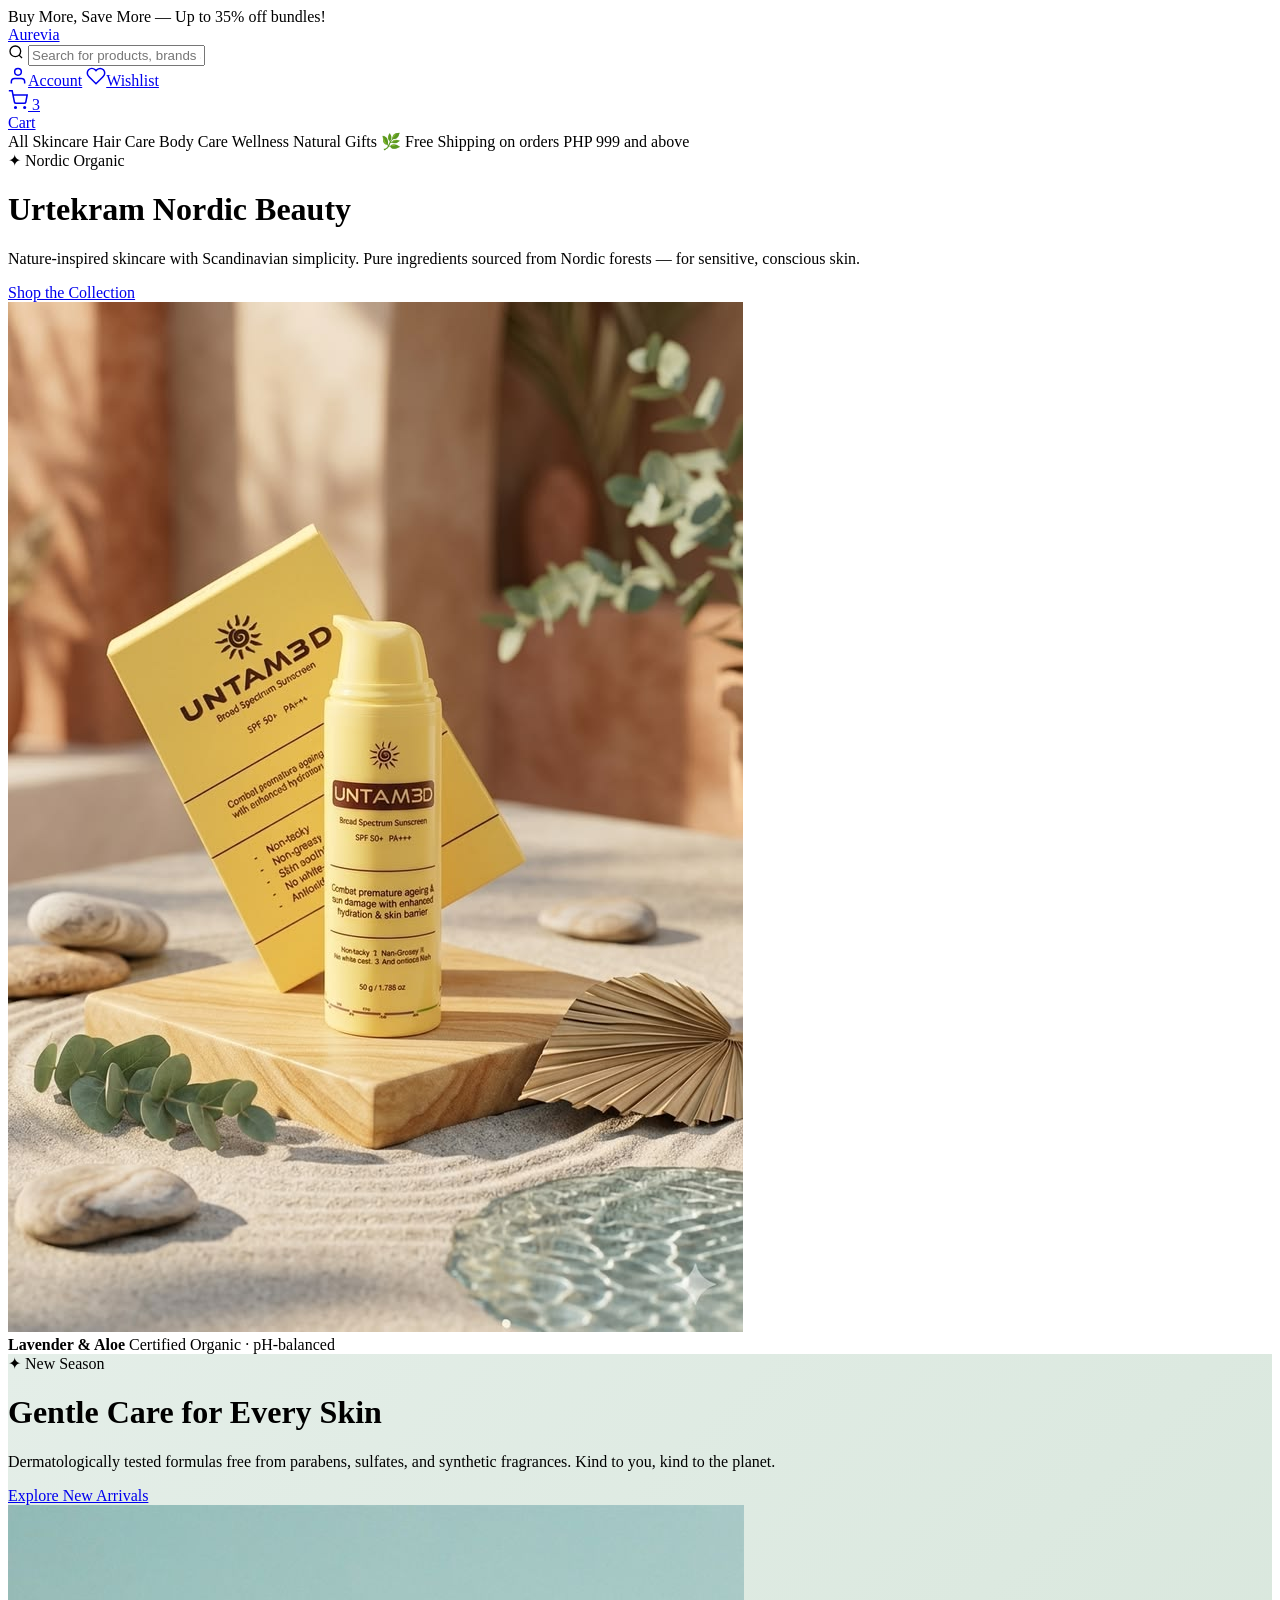
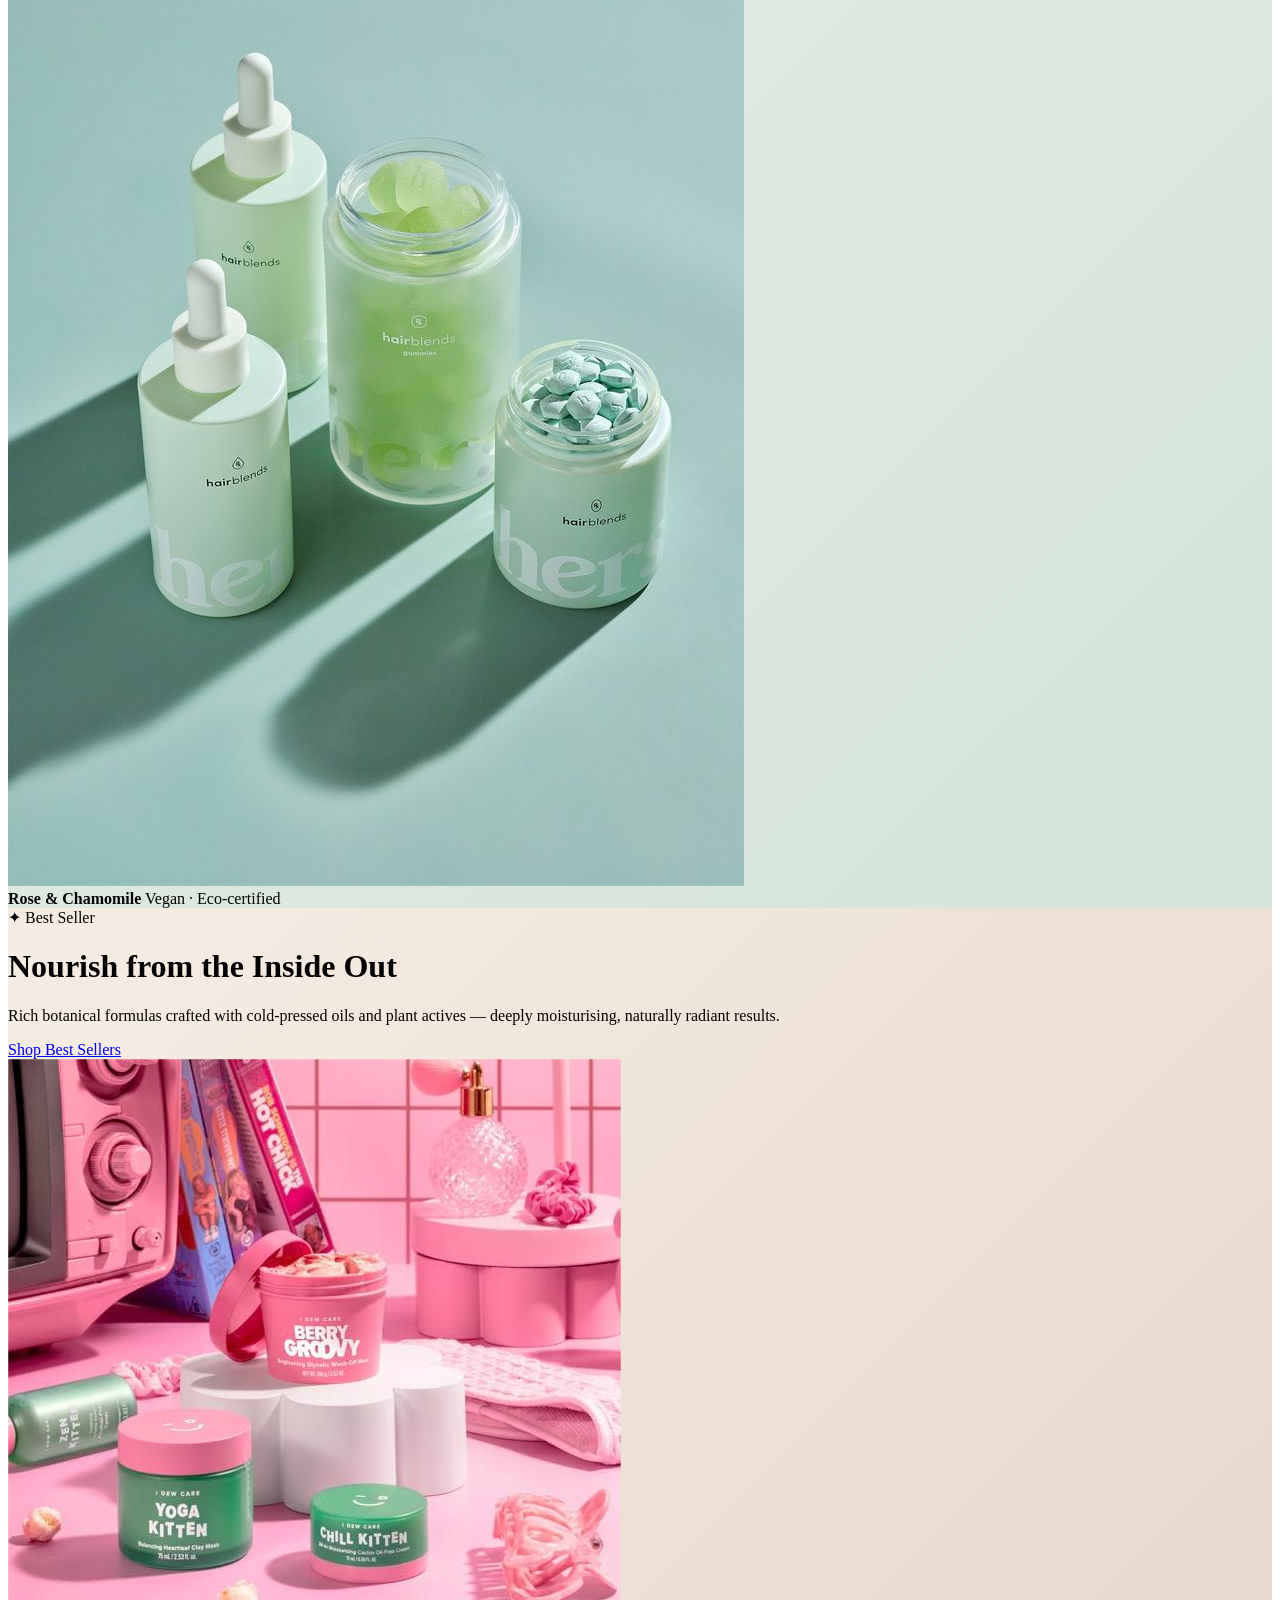
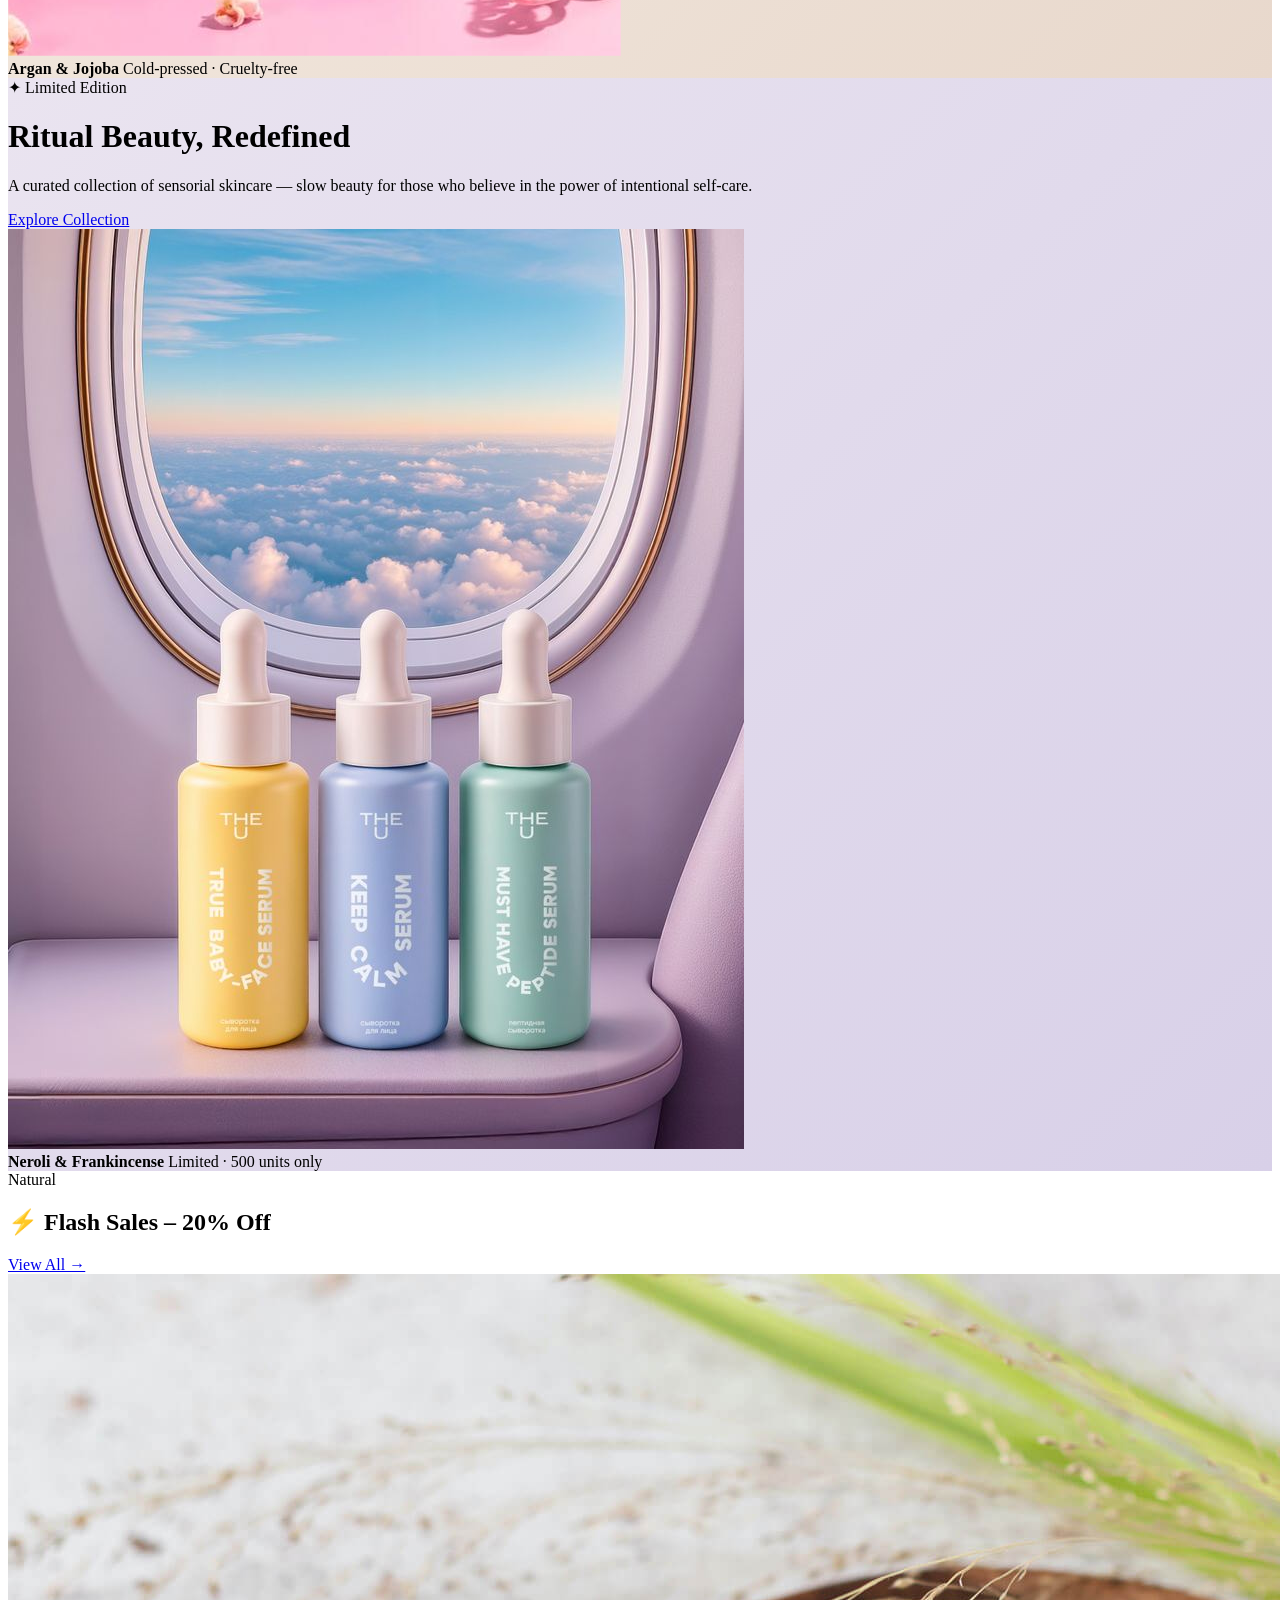
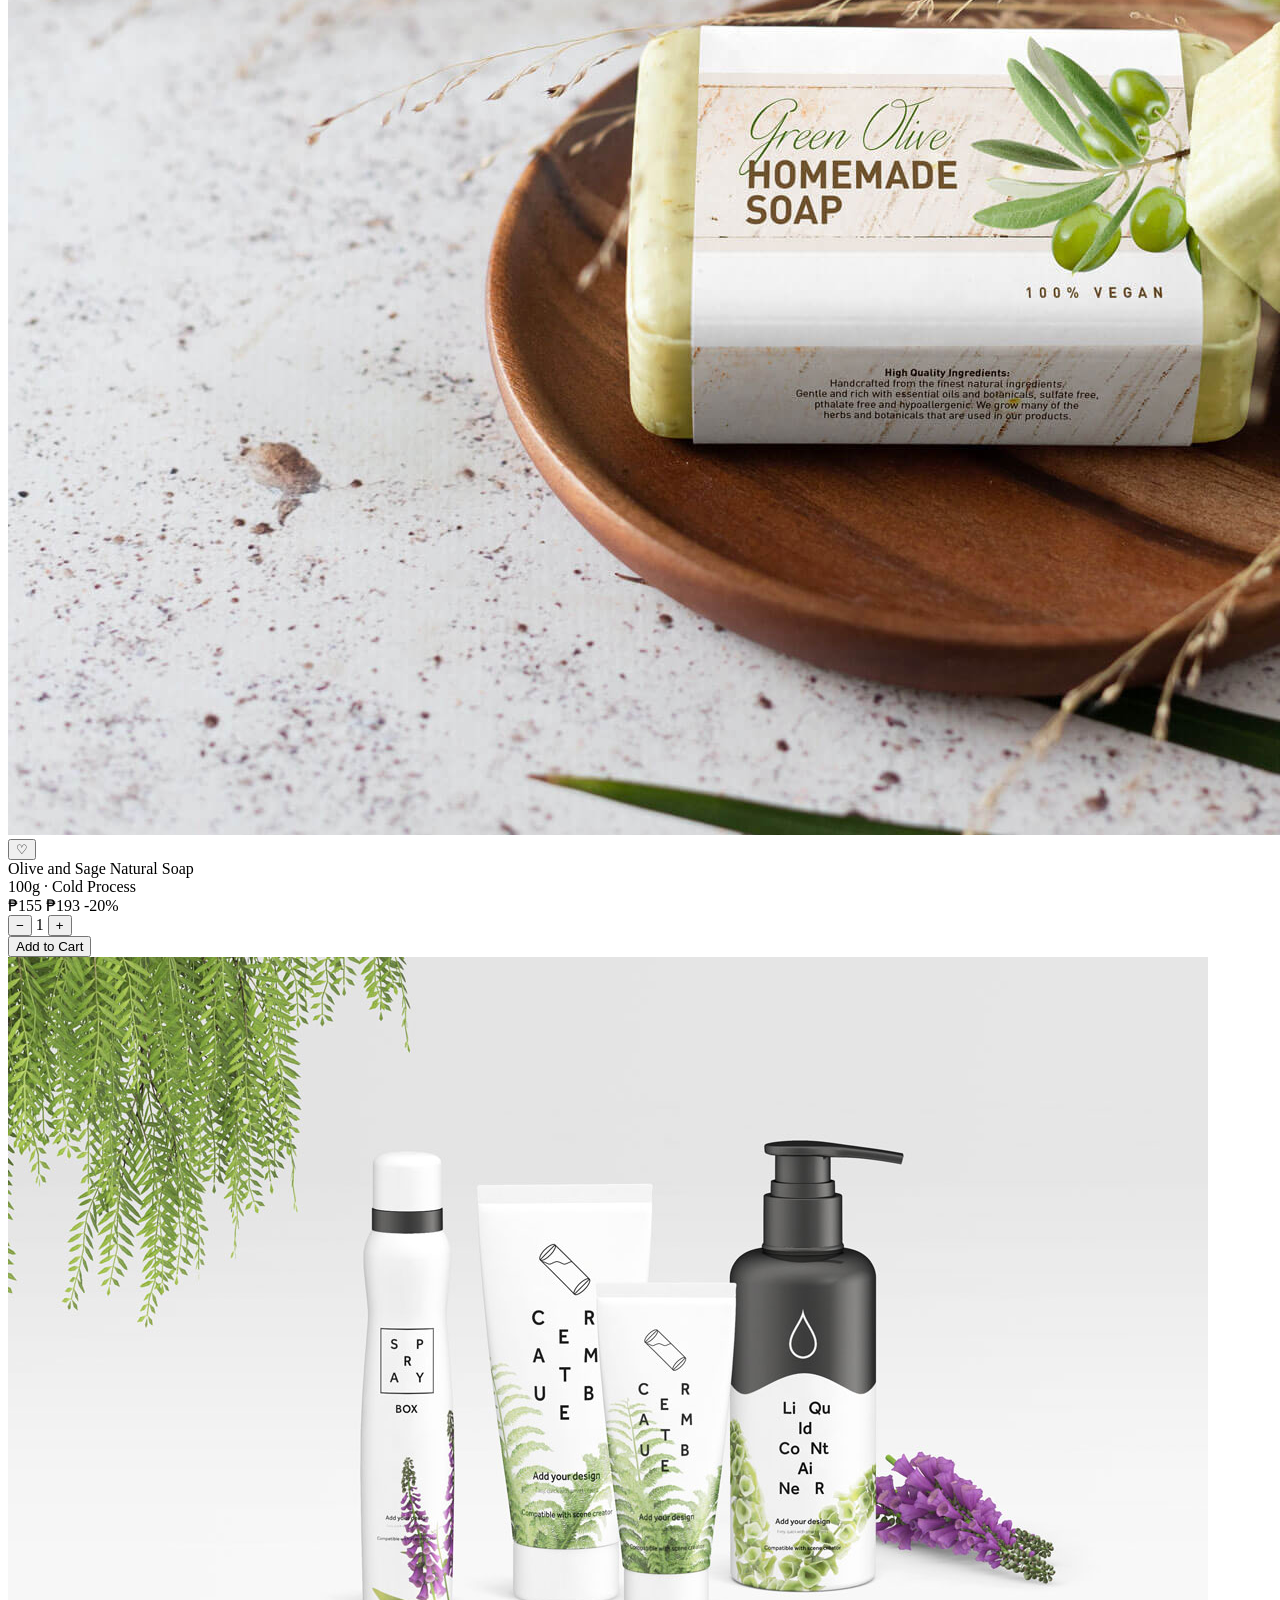
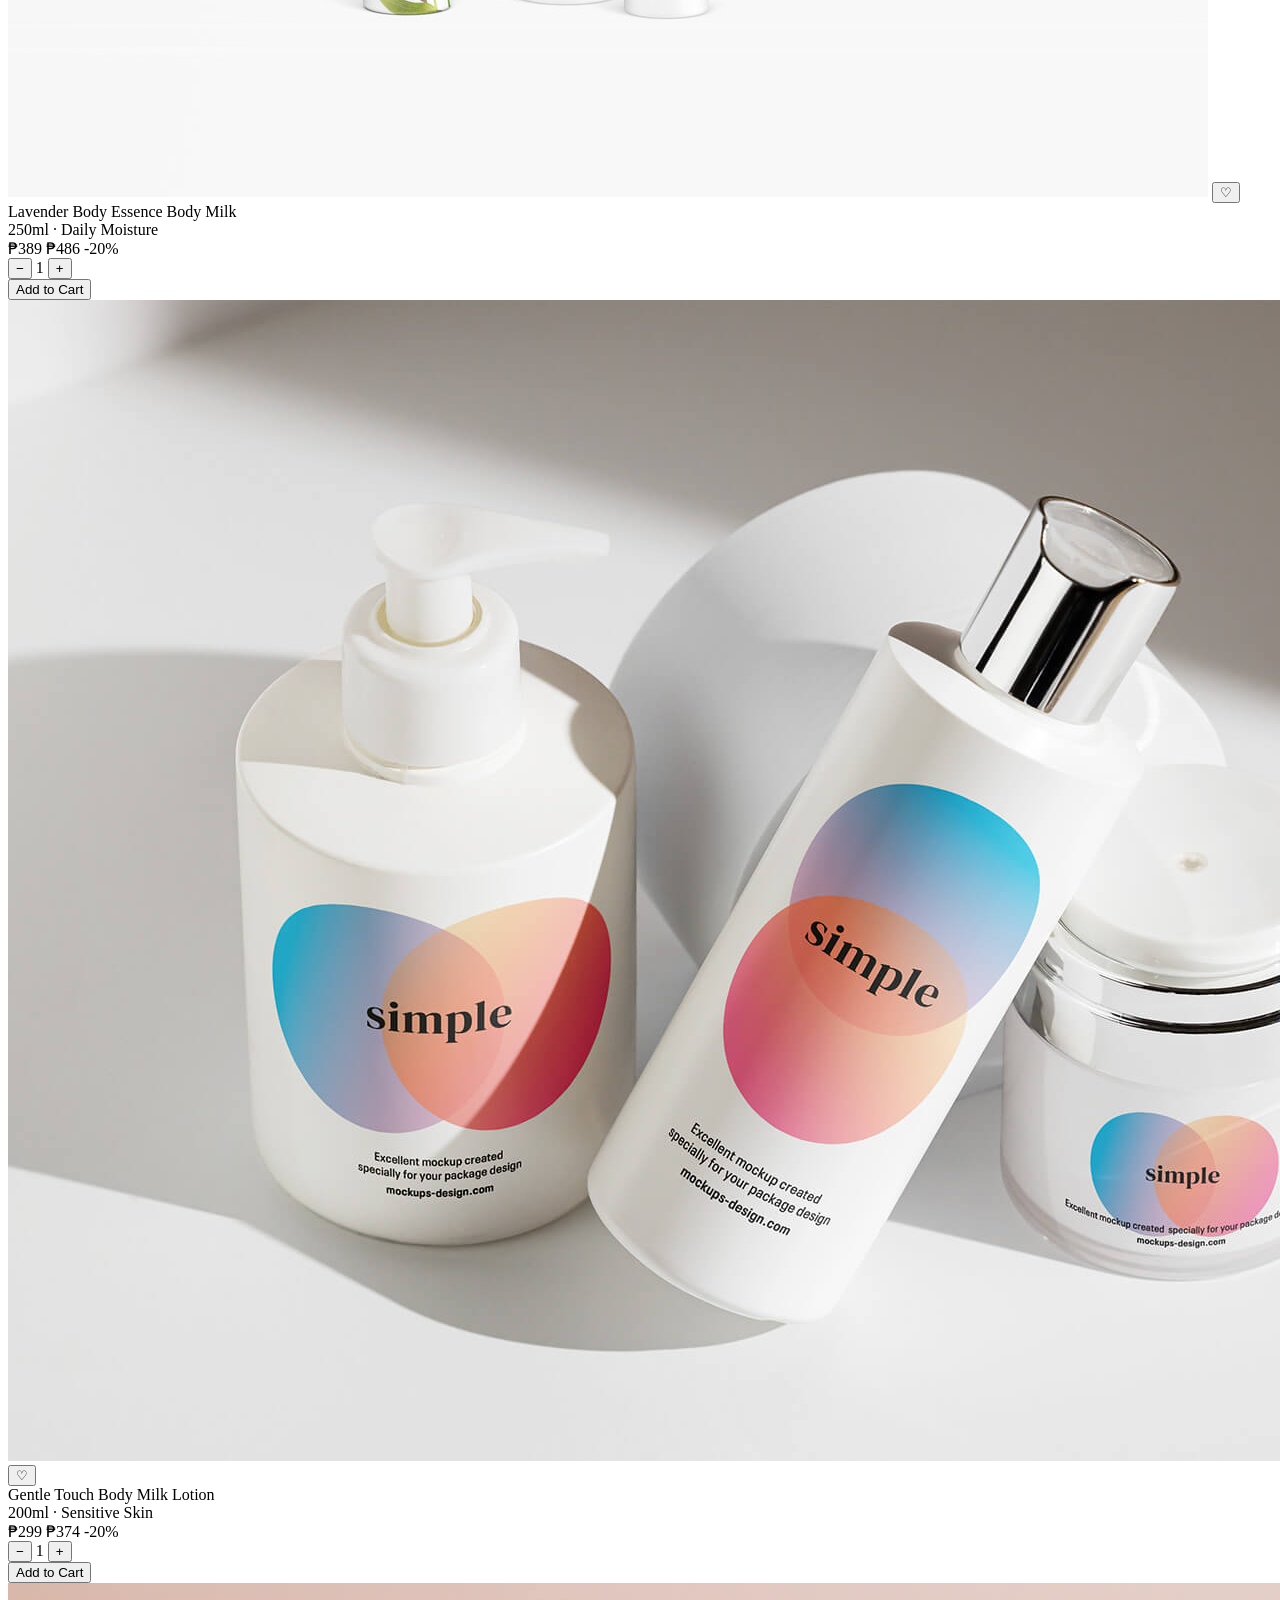
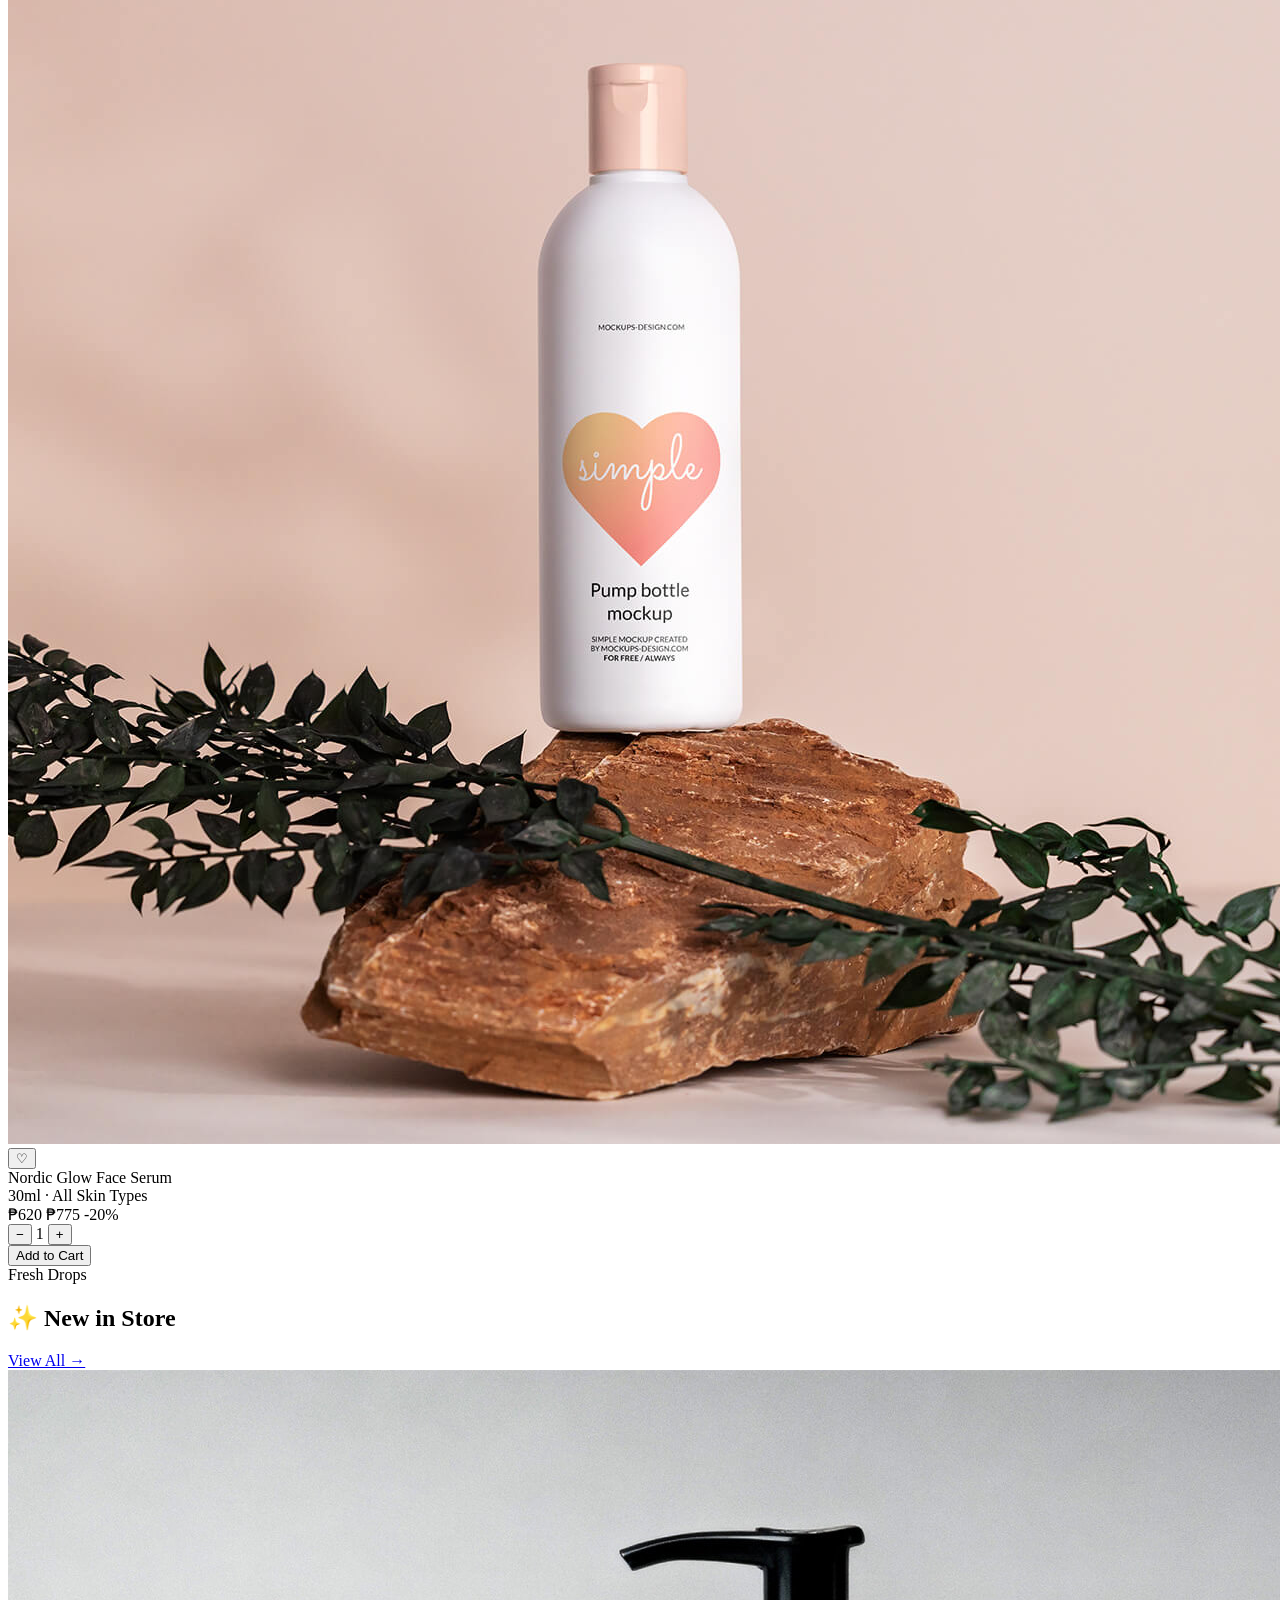
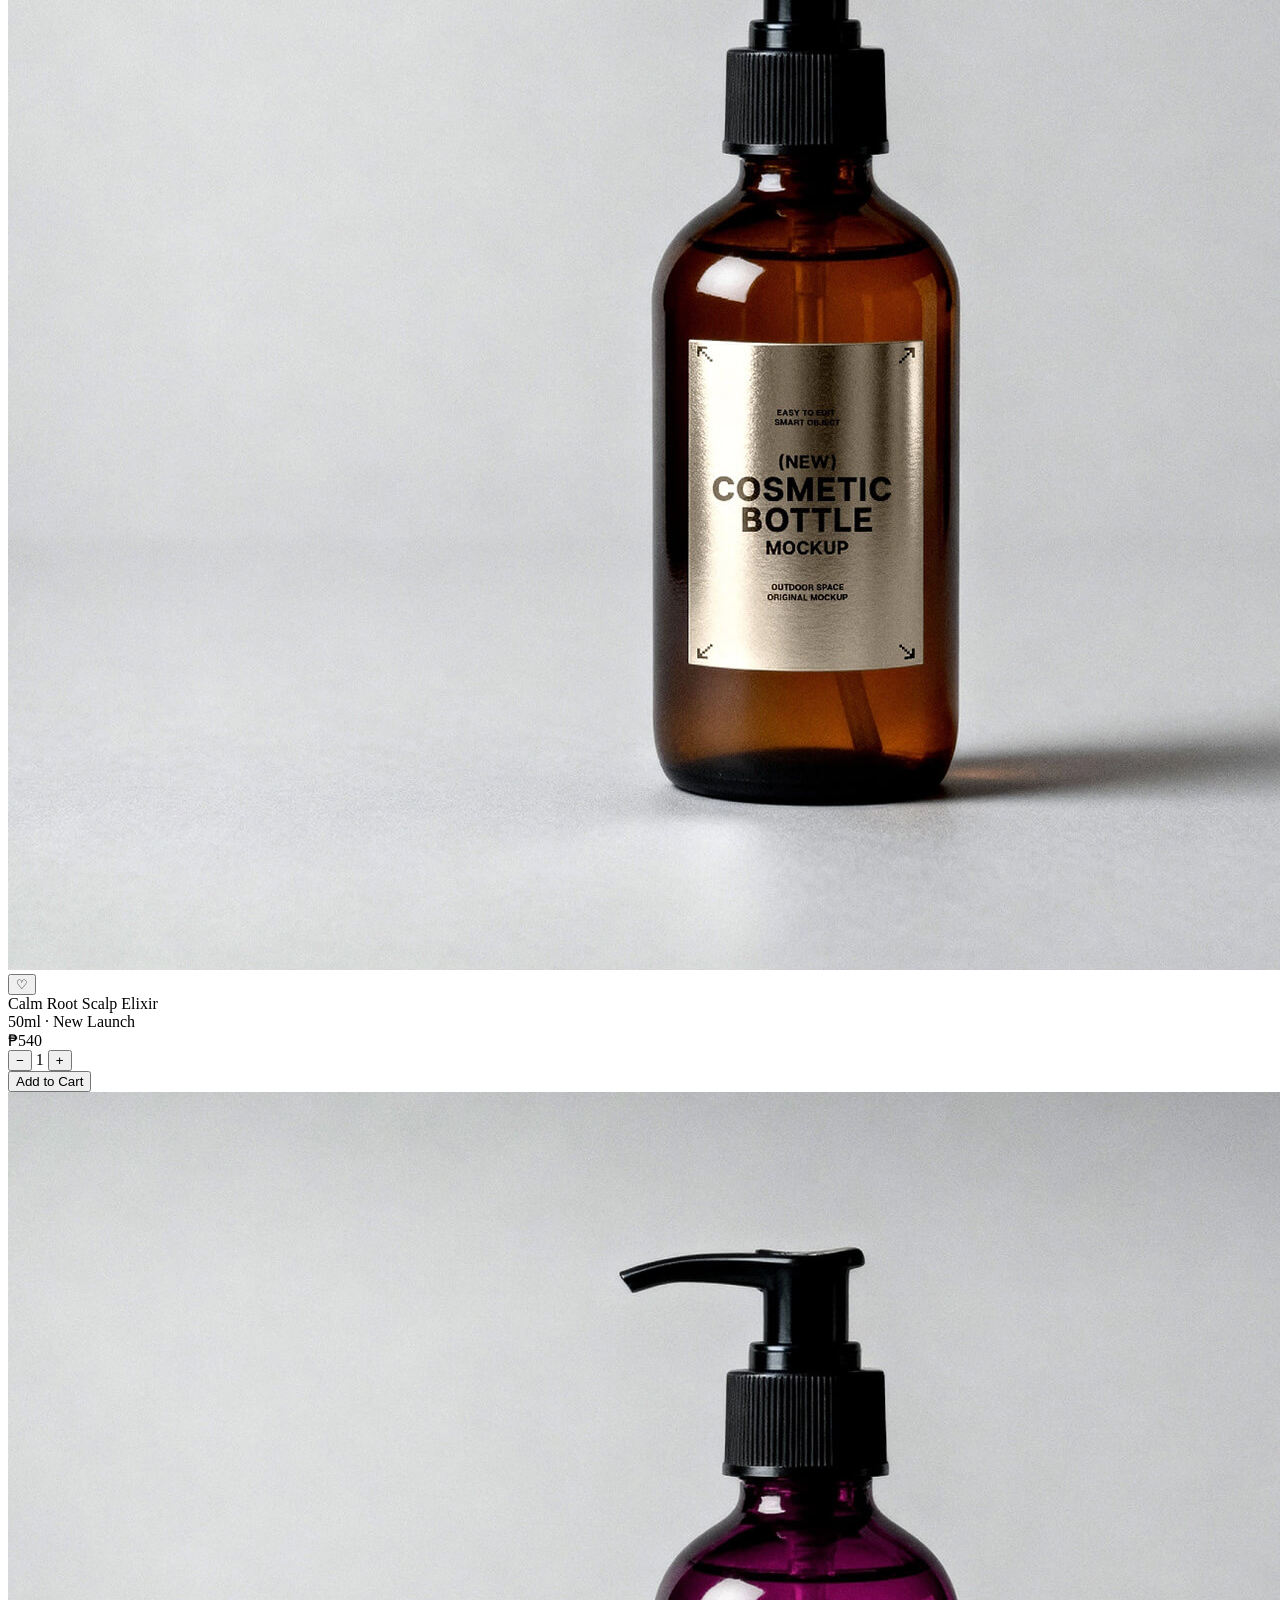
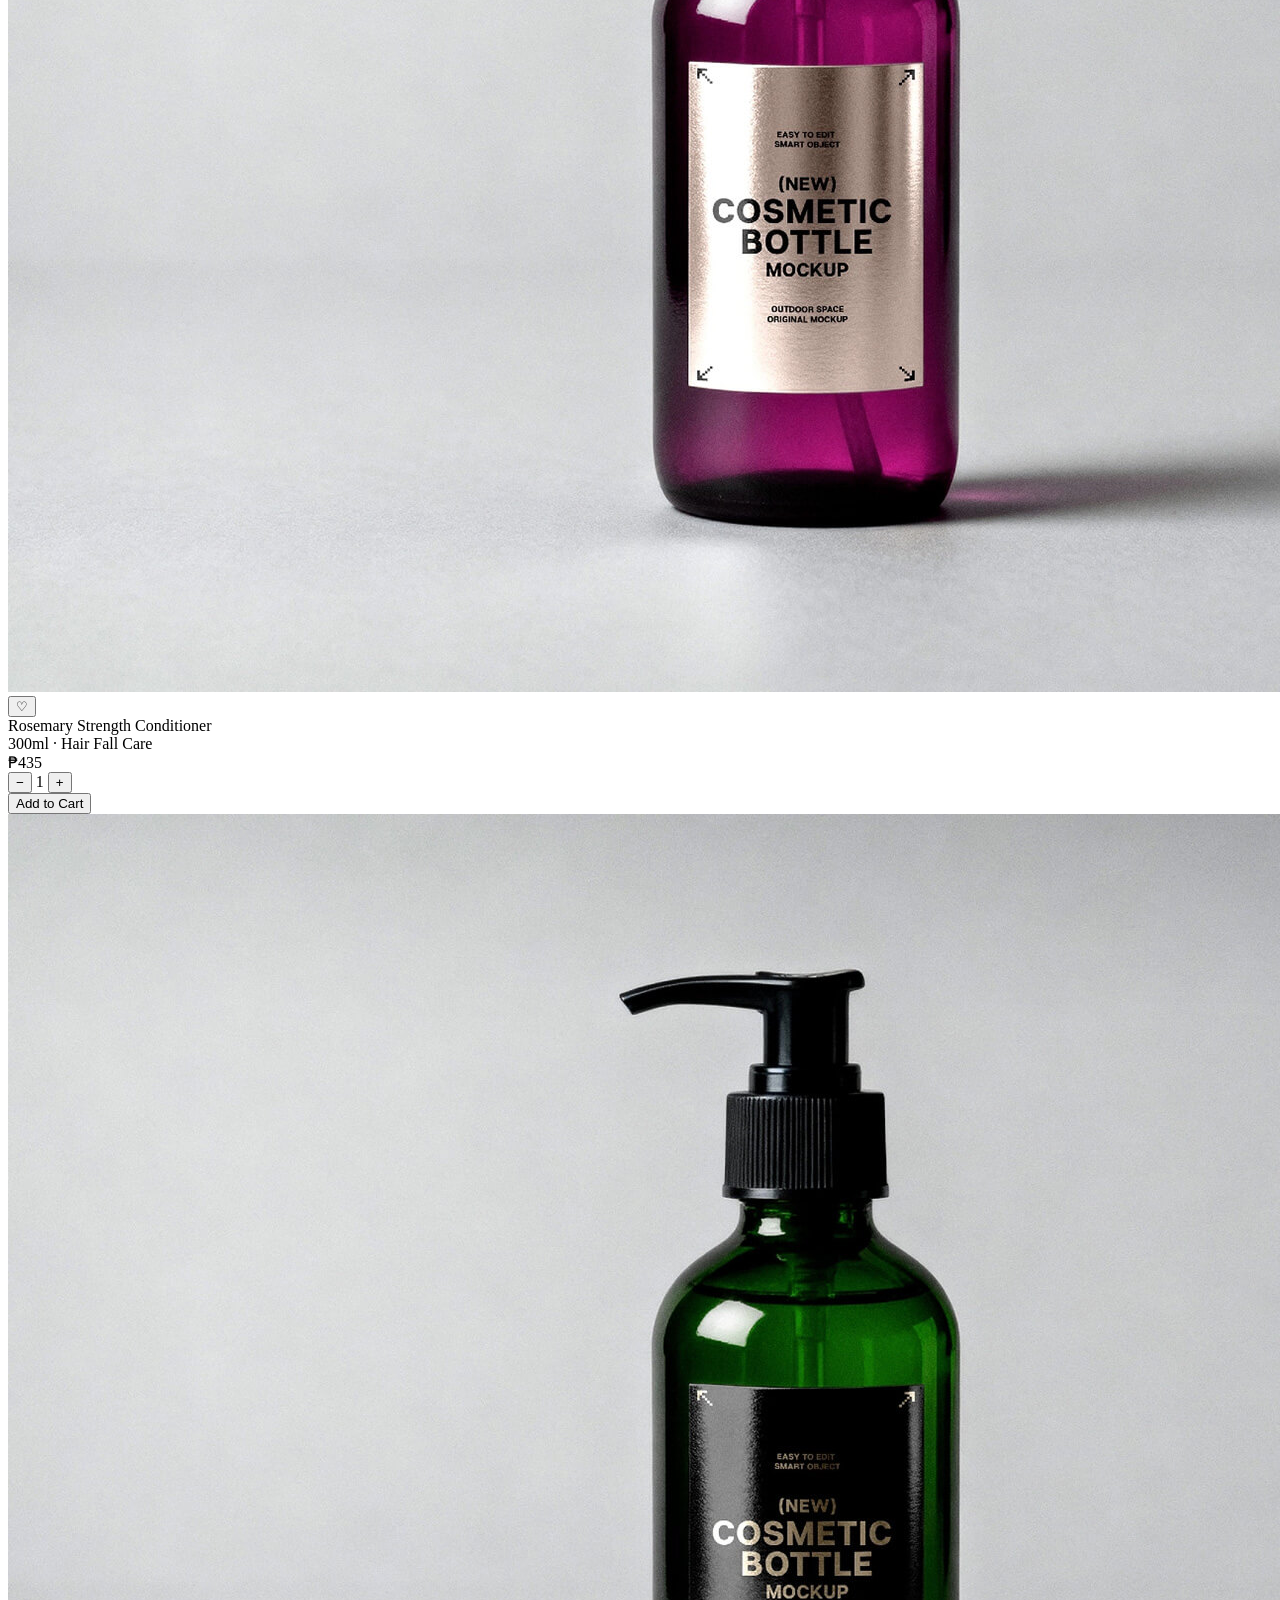
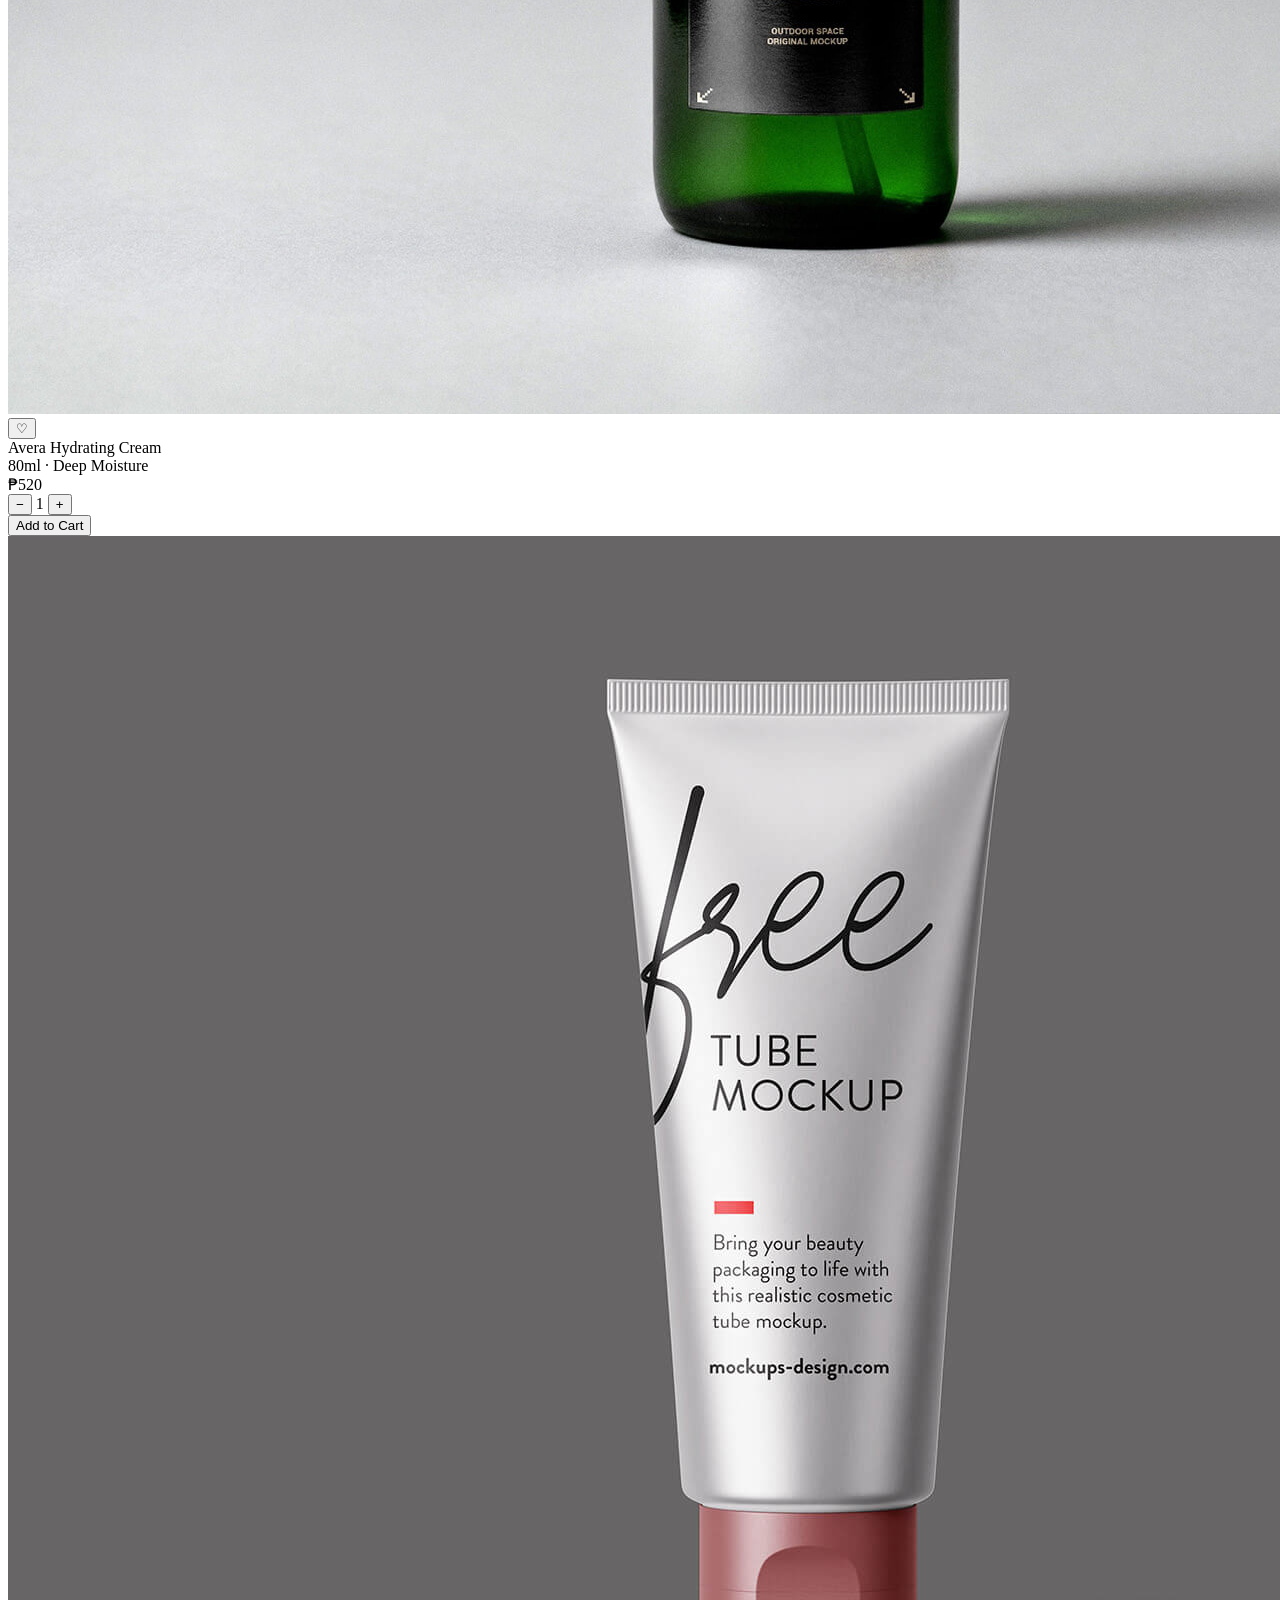
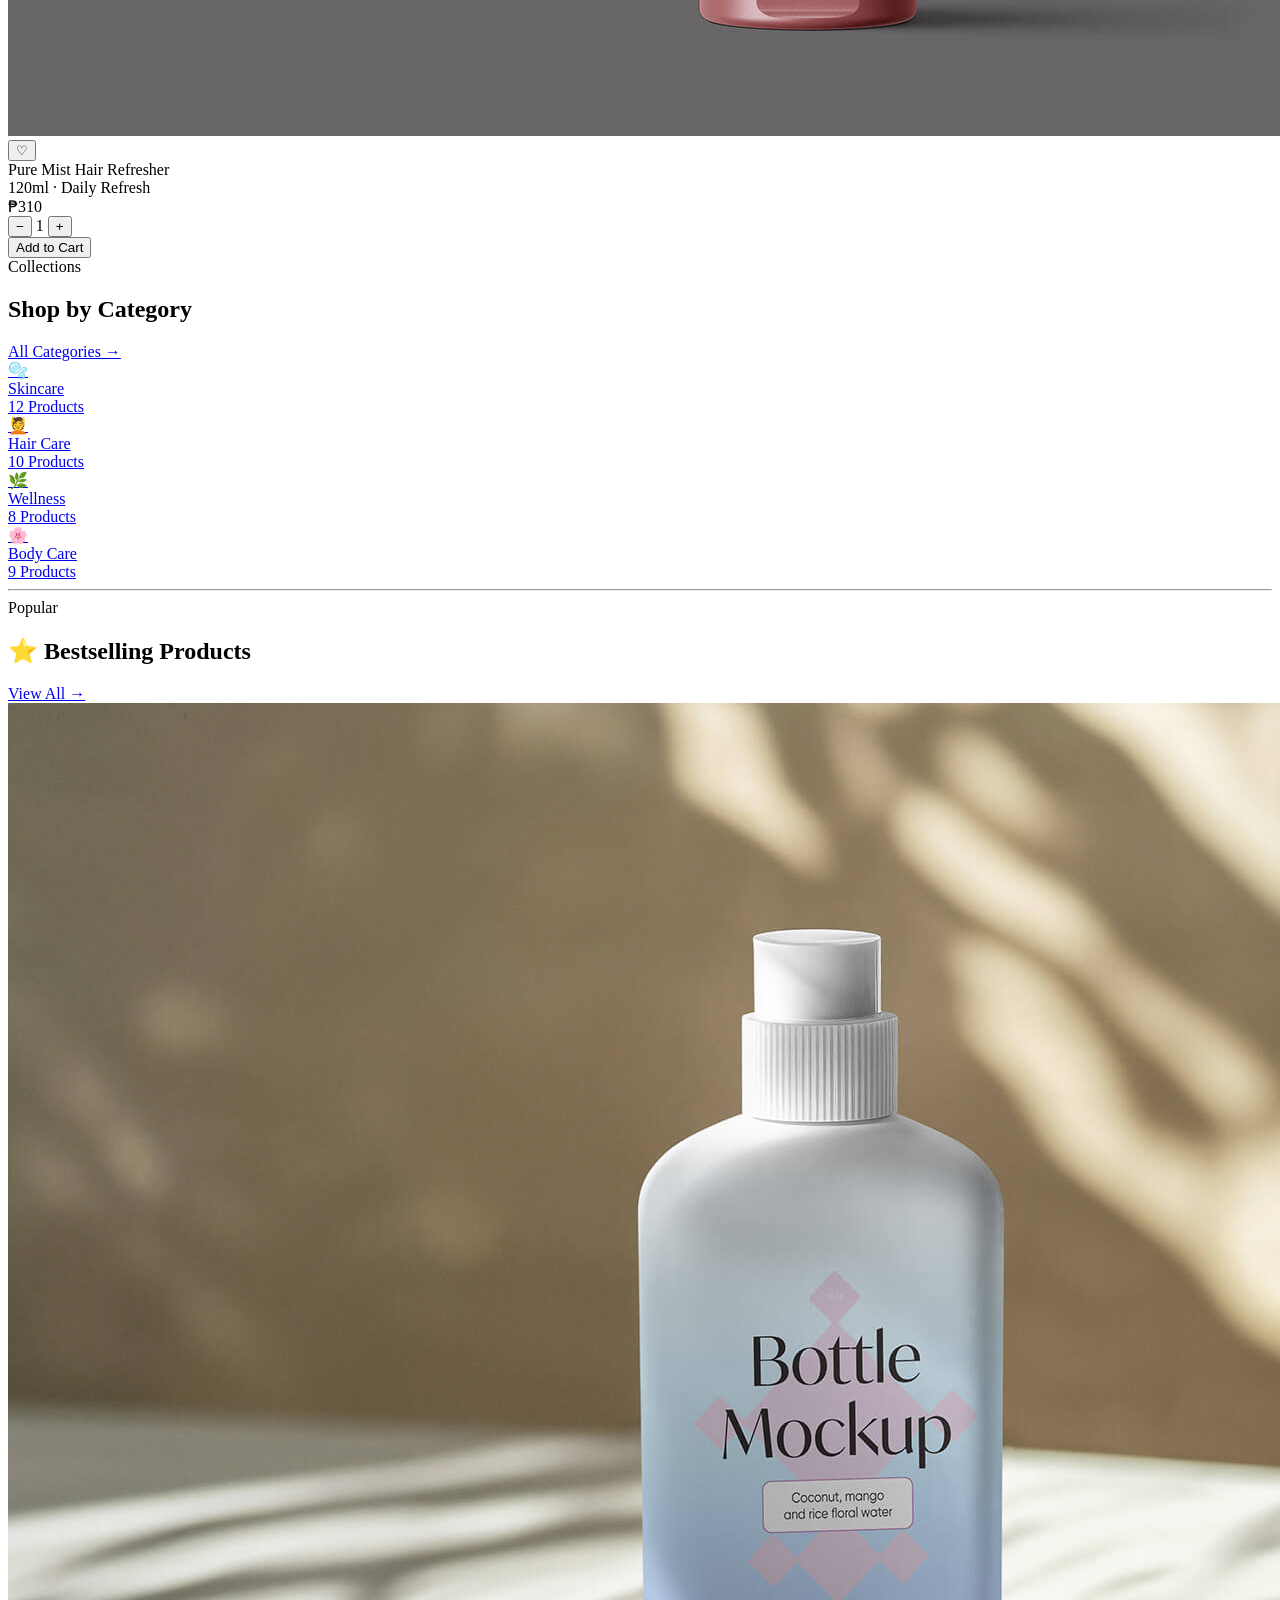
==== index.html @ 994ff6dc "Rename storefront-homepage.html to index.html" ====
<!DOCTYPE html>
<html lang="en">
<head>
<meta charset="UTF-8" />
<meta name="viewport" content="width=device-width, initial-scale=1.0" />
<title>Aurevia Health & Beauty</title>
<link href="https://fonts.googleapis.com/css2?family=Inclusive+Sans:ital,wght@0,300..700;1,300..700&display=swap" rel="stylesheet">
<link rel="stylesheet" href="styles.css" />
</head>
<body>

<div class="promo-bar">
  Buy More, Save More — <span>Up to 35% off bundles!</span>
</div>

<header>
  <div class="header-inner">
    <a href="storefront-homepage.html" class="logo">Aurevia</a>
    <div class="search-bar">
      <svg width="16" height="16" fill="none" viewBox="0 0 24 24" stroke="currentColor" stroke-width="2"><circle cx="11" cy="11" r="8"/><path d="m21 21-4.35-4.35"/></svg>
      <input type="text" placeholder="Search for products, brands and more…" />
    </div>
    <div class="header-icons">
      <a href="#" class="header-icon-btn" onclick="(function(){var u=JSON.parse(localStorage.getItem('aurevia_user')||'null');window.location.href=(u&&u.loggedIn)?'profile.html':'login.html';return false;})()"><svg width="20" height="20" fill="none" viewBox="0 0 24 24" stroke="currentColor" stroke-width="1.8"><path d="M20 21v-2a4 4 0 0 0-4-4H8a4 4 0 0 0-4 4v2"/><circle cx="12" cy="7" r="4"/></svg><span>Account</span></a>
      <a href="order-history.html" class="header-icon-btn"><svg width="20" height="20" fill="none" viewBox="0 0 24 24" stroke="currentColor" stroke-width="1.8"><path d="M20.84 4.61a5.5 5.5 0 0 0-7.78 0L12 5.67l-1.06-1.06a5.5 5.5 0 0 0-7.78 7.78l1.06 1.06L12 21.23l7.78-7.78 1.06-1.06a5.5 5.5 0 0 0 0-7.78z"/></svg><span>Wishlist</span></a>
      <a href="cart.html" class="header-icon-btn"><div class="cart-badge">
          <svg width="20" height="20" fill="none" viewBox="0 0 24 24" stroke="currentColor" stroke-width="1.8"><circle cx="9" cy="21" r="1"/><circle cx="20" cy="21" r="1"/><path d="M1 1h4l2.68 13.39a2 2 0 0 0 2 1.61h9.72a2 2 0 0 0 2-1.61L23 6H6"/></svg>
          <span class="badge">3</span>
        </div><span>Cart</span></a>
    </div>
  </div>
</header>

<div class="sub-nav">
  <div class="sub-nav-inner">
    <span class="active">All</span>
    <span>Skincare</span>
    <span>Hair Care</span>
    <span>Body Care</span>
    <span>Wellness</span>
    <span>Natural</span>
    <span>Gifts</span>
    <span class="free-ship">🌿 Free Shipping on orders PHP 999 and above</span>
  </div>
</div>

<div class="hero">
  <div class="hero-slide active" id="slide-0">
    <div class="hero-content">
      <span class="hero-tag">✦ Nordic Organic</span>
      <h1>Urtekram Nordic Beauty</h1>
      <p>Nature-inspired skincare with Scandinavian simplicity. Pure ingredients sourced from Nordic forests — for sensitive, conscious skin.</p>
      <a href="product-catalog.html" class="btn-primary">Shop the Collection</a>
    </div>
    <div class="hero-image">
      <img src="pictures/hero-img-1.jfif" alt="Hero product 1" />
      <div class="hero-floater">
        <strong>Lavender & Aloe</strong>
        Certified Organic · pH-balanced
      </div>
    </div>
  </div>

  <div class="hero-slide" id="slide-1" style="background: linear-gradient(135deg, #e4eee8 0%, #d4e4d8 100%);">
    <div class="hero-content">
      <span class="hero-tag" style="background: var(--dusty-rose);">✦ New Season</span>
      <h1>Gentle Care for Every Skin</h1>
      <p>Dermatologically tested formulas free from parabens, sulfates, and synthetic fragrances. Kind to you, kind to the planet.</p>
      <a href="product-catalog.html" class="btn-primary" style="background: var(--sage);">Explore New Arrivals</a>
    </div>
    <div class="hero-image">
      <img src="pictures/hero-img-2.jfif" alt="Hero product 2" />
      <div class="hero-floater">
        <strong>Rose & Chamomile</strong>
        Vegan · Eco-certified
      </div>
    </div>
  </div>

  <div class="hero-slide" id="slide-2" style="background: linear-gradient(135deg, #f5ede4 0%, #e8d8cc 100%);">
    <div class="hero-content">
      <span class="hero-tag" style="background: var(--warm-brown);">✦ Best Seller</span>
      <h1>Nourish from the Inside Out</h1>
      <p>Rich botanical formulas crafted with cold-pressed oils and plant actives — deeply moisturising, naturally radiant results.</p>
      <a href="product.html?id=pr9" class="btn-primary">Shop Best Sellers</a>
    </div>
    <div class="hero-image">
      <img src="pictures/hero-img-3.png" alt="Hero product 3" />
      <div class="hero-floater">
        <strong>Argan & Jojoba</strong>
        Cold-pressed · Cruelty-free
      </div>
    </div>
  </div>

  <div class="hero-slide" id="slide-3" style="background: linear-gradient(135deg, #eae4f0 0%, #d8d0e8 100%);">
    <div class="hero-content">
      <span class="hero-tag" style="background: var(--gold);">✦ Limited Edition</span>
      <h1>Ritual Beauty, Redefined</h1>
      <p>A curated collection of sensorial skincare — slow beauty for those who believe in the power of intentional self-care.</p>
      <a href="product-catalog.html" class="btn-primary" style="background: var(--gold);">Explore Collection</a>
    </div>
    <div class="hero-image">
      <img src="pictures/hero-img-4.jfif" alt="Hero product 4" />
      <div class="hero-floater">
        <strong>Neroli & Frankincense</strong>
        Limited · 500 units only
      </div>
    </div>
  </div>

  <div class="hero-dots">
    <div class="dot active" data-slide="0"></div>
    <div class="dot" data-slide="1"></div>
    <div class="dot" data-slide="2"></div>
    <div class="dot" data-slide="3"></div>
  </div>
</div>

<section>
  <div class="section-header">
    <div class="section-label">
      <span class="tag">Natural</span>
      <h2 class="section-title">⚡ Flash Sales – 20% Off</h2>
    </div>
    <a href="product-catalog.html" class="section-cta">View All →</a>
  </div>
  <div class="product-grid">
    <div class="product-card" data-id="pr1">
      <div class="product-img">
        <img src="pictures/pr1.jpg" alt="Olive and Sage Natural Soap" />
        <button class="wishlist-btn">♡</button>
      </div>
      <div class="product-info">
        <div class="product-name">Olive and Sage Natural Soap</div>
        <div class="product-sub">100g · Cold Process</div>
        <div class="product-price">
          <span class="price-current">₱155</span>
          <span class="price-original">₱193</span>
          <span class="badge-sale">-20%</span>
        </div>
        <div class="card-actions">
          <div class="qty-control">
            <button type="button" class="qty-btn qty-minus">−</button>
            <span class="qty-value">1</span>
            <button type="button" class="qty-btn qty-plus">+</button>
          </div>
          <button class="add-to-cart">Add to Cart</button>
        </div>
      </div>
    </div>

    <div class="product-card" data-id="pr2">
      <div class="product-img">
        <img src="pictures/pr2.jpg" alt="Lavender Body Milk" />
        <button class="wishlist-btn">♡</button>
      </div>
      <div class="product-info">
        <div class="product-name">Lavender Body Essence Body Milk</div>
        <div class="product-sub">250ml · Daily Moisture</div>
        <div class="product-price">
          <span class="price-current">₱389</span>
          <span class="price-original">₱486</span>
          <span class="badge-sale">-20%</span>
        </div>
        <div class="card-actions">
          <div class="qty-control">
            <button type="button" class="qty-btn qty-minus">−</button>
            <span class="qty-value">1</span>
            <button type="button" class="qty-btn qty-plus">+</button>
          </div>
          <button class="add-to-cart">Add to Cart</button>
        </div>
      </div>
    </div>

    <div class="product-card" data-id="pr3">
      <div class="product-img">
        <img src="pictures/pr3.jpg" alt="Gentle Touch Body Milk Lotion" />
        <button class="wishlist-btn">♡</button>
      </div>
      <div class="product-info">
        <div class="product-name">Gentle Touch Body Milk Lotion</div>
        <div class="product-sub">200ml · Sensitive Skin</div>
        <div class="product-price">
          <span class="price-current">₱299</span>
          <span class="price-original">₱374</span>
          <span class="badge-sale">-20%</span>
        </div>
        <div class="card-actions">
          <div class="qty-control">
            <button type="button" class="qty-btn qty-minus">−</button>
            <span class="qty-value">1</span>
            <button type="button" class="qty-btn qty-plus">+</button>
          </div>
          <button class="add-to-cart">Add to Cart</button>
        </div>
      </div>
    </div>

    <div class="product-card" data-id="pr4">
      <div class="product-img">
        <img src="pictures/pr4.jpg" alt="Nordic Glow Face Serum" />
        <button class="wishlist-btn">♡</button>
      </div>
      <div class="product-info">
        <div class="product-name">Nordic Glow Face Serum</div>
        <div class="product-sub">30ml · All Skin Types</div>
        <div class="product-price">
          <span class="price-current">₱620</span>
          <span class="price-original">₱775</span>
          <span class="badge-sale">-20%</span>
        </div>
        <div class="card-actions">
          <div class="qty-control">
            <button type="button" class="qty-btn qty-minus">−</button>
            <span class="qty-value">1</span>
            <button type="button" class="qty-btn qty-plus">+</button>
          </div>
          <button class="add-to-cart">Add to Cart</button>
        </div>
      </div>
    </div>
  </div>
</section>

<section>
  <div class="section-header">
    <div class="section-label">
      <span class="tag featured">Fresh Drops</span>
      <h2 class="section-title">✨ New in Store</h2>
    </div>
    <a href="product-catalog.html" class="section-cta">View All →</a>
  </div>
  <div class="product-grid">
    <div class="product-card" data-id="pr5">
      <div class="product-img">
        <img src="pictures/pr5.jpg" alt="Calm Root Scalp Elixir" />
        <button class="wishlist-btn">♡</button>
      </div>
      <div class="product-info">
        <div class="product-name">Calm Root Scalp Elixir</div>
        <div class="product-sub">50ml · New Launch</div>
        <div class="product-price">
          <span class="price-current">₱540</span>
        </div>
        <div class="card-actions">
          <div class="qty-control">
            <button type="button" class="qty-btn qty-minus">−</button>
            <span class="qty-value">1</span>
            <button type="button" class="qty-btn qty-plus">+</button>
          </div>
          <button class="add-to-cart">Add to Cart</button>
        </div>
      </div>
    </div>

    <div class="product-card" data-id="pr6">
      <div class="product-img">
        <img src="pictures/pr6.jpg" alt="Rosemary Strength Conditioner" />
        <button class="wishlist-btn">♡</button>
      </div>
      <div class="product-info">
        <div class="product-name">Rosemary Strength Conditioner</div>
        <div class="product-sub">300ml · Hair Fall Care</div>
        <div class="product-price">
          <span class="price-current">₱435</span>
        </div>
        <div class="card-actions">
          <div class="qty-control">
            <button type="button" class="qty-btn qty-minus">−</button>
            <span class="qty-value">1</span>
            <button type="button" class="qty-btn qty-plus">+</button>
          </div>
          <button class="add-to-cart">Add to Cart</button>
        </div>
      </div>
    </div>

    <div class="product-card" data-id="pr7">
      <div class="product-img">
        <img src="pictures/pr7.jpg" alt="Avera Hydrating Cream" />
        <button class="wishlist-btn">♡</button>
      </div>
      <div class="product-info">
        <div class="product-name">Avera Hydrating Cream</div>
        <div class="product-sub">80ml · Deep Moisture</div>
        <div class="product-price">
          <span class="price-current">₱520</span>
        </div>
        <div class="card-actions">
          <div class="qty-control">
            <button type="button" class="qty-btn qty-minus">−</button>
            <span class="qty-value">1</span>
            <button type="button" class="qty-btn qty-plus">+</button>
          </div>
          <button class="add-to-cart">Add to Cart</button>
        </div>
      </div>
    </div>

    <div class="product-card" data-id="pr8">
      <div class="product-img">
        <img src="pictures/pr8.jpg" alt="Pure Mist Hair Refresher" />
        <button class="wishlist-btn">♡</button>
      </div>
      <div class="product-info">
        <div class="product-name">Pure Mist Hair Refresher</div>
        <div class="product-sub">120ml · Daily Refresh</div>
        <div class="product-price">
          <span class="price-current">₱310</span>
        </div>
        <div class="card-actions">
          <div class="qty-control">
            <button type="button" class="qty-btn qty-minus">−</button>
            <span class="qty-value">1</span>
            <button type="button" class="qty-btn qty-plus">+</button>
          </div>
          <button class="add-to-cart">Add to Cart</button>
        </div>
      </div>
    </div>
  </div>
</section>

<section>
  <div class="section-header">
    <div class="section-label">
      <span class="tag">Collections</span>
      <h2 class="section-title">Shop by Category</h2>
    </div>
    <a href="product-catalog.html" class="section-cta">All Categories →</a>
  </div>
  <div class="category-grid">
    <a class="category-card" href="product-catalog.html">
      <div class="category-icon skincare">🫧</div>
      <div class="category-name">Skincare</div>
      <div class="category-count">12 Products</div>
    </a>
    <a class="category-card" href="product-catalog.html">
      <div class="category-icon beauty">💆</div>
      <div class="category-name">Hair Care</div>
      <div class="category-count">10 Products</div>
    </a>
    <a class="category-card" href="product-catalog.html">
      <div class="category-icon health">🌿</div>
      <div class="category-name">Wellness</div>
      <div class="category-count">8 Products</div>
    </a>
    <a class="category-card" href="product-catalog.html">
      <div class="category-icon natural">🌸</div>
      <div class="category-name">Body Care</div>
      <div class="category-count">9 Products</div>
    </a>
  </div>
</section>

<div class="divider"><hr></div>

<section>
  <div class="section-header">
    <div class="section-label">
      <span class="tag">Popular</span>
      <h2 class="section-title">⭐ Bestselling Products</h2>
    </div>
    <a href="product-catalog.html" class="section-cta">View All →</a>
  </div>
  <div class="product-grid">
    <div class="product-card" data-id="pr9">
      <div class="product-img">
        <img src="pictures/pr9.jpg" alt="Silken Repair Hair Oil" />
        <button class="wishlist-btn">♡</button>
      </div>
      <div class="product-info">
        <div class="product-name">Silken Repair Hair Oil</div>
        <div class="product-sub">60ml · Best Seller</div>
        <div class="product-price">
          <span class="price-current">₱470</span>
        </div>
        <div class="card-actions">
          <div class="qty-control">
            <button type="button" class="qty-btn qty-minus">−</button>
            <span class="qty-value">1</span>
            <button type="button" class="qty-btn qty-plus">+</button>
          </div>
          <button class="add-to-cart">Add to Cart</button>
        </div>
      </div>
    </div>

    <div class="product-card" data-id="pr10">
      <div class="product-img">
        <img src="pictures/pr10.jpg" alt="Nordic Calm Face Wash" />
        <button class="wishlist-btn">♡</button>
      </div>
      <div class="product-info">
        <div class="product-name">Nordic Calm Face Wash</div>
        <div class="product-sub">150ml · Gentle Cleanse</div>
        <div class="product-price">
          <span class="price-current">₱325</span>
        </div>
        <div class="card-actions">
          <div class="qty-control">
            <button type="button" class="qty-btn qty-minus">−</button>
            <span class="qty-value">1</span>
            <button type="button" class="qty-btn qty-plus">+</button>
          </div>
          <button class="add-to-cart">Add to Cart</button>
        </div>
      </div>
    </div>

    <div class="product-card" data-id="pr11">
      <div class="product-img">
        <img src="pictures/pr11.jpg" alt="Forest Dew Toner Mist" />
        <button class="wishlist-btn">♡</button>
      </div>
      <div class="product-info">
        <div class="product-name">Forest Dew Toner Mist</div>
        <div class="product-sub">100ml · Refreshing</div>
        <div class="product-price">
          <span class="price-current">₱285</span>
        </div>
        <div class="card-actions">
          <div class="qty-control">
            <button type="button" class="qty-btn qty-minus">−</button>
            <span class="qty-value">1</span>
            <button type="button" class="qty-btn qty-plus">+</button>
          </div>
          <button class="add-to-cart">Add to Cart</button>
        </div>
      </div>
    </div>

    <div class="product-card" data-id="pr12">
      <div class="product-img">
        <img src="pictures/pr12.jpg" alt="Botanical Repair Mask" />
        <button class="wishlist-btn">♡</button>
      </div>
      <div class="product-info">
        <div class="product-name">Botanical Repair Mask</div>
        <div class="product-sub">200ml · Weekly Care</div>
        <div class="product-price">
          <span class="price-current">₱599</span>
        </div>
        <div class="card-actions">
          <div class="qty-control">
            <button type="button" class="qty-btn qty-minus">−</button>
            <span class="qty-value">1</span>
            <button type="button" class="qty-btn qty-plus">+</button>
          </div>
          <button class="add-to-cart">Add to Cart</button>
        </div>
      </div>
    </div>
  </div>
</section>

<div class="about-section">
  <div class="about-inner">
    <div class="brand-tag">About Aurevia</div>
    <h2>Clean Beauty, Thoughtfully Curated</h2>
    <p>Aurevia Health & Beauty is your destination for elevated self-care — where nature, efficacy, and modern wellness come together. We carefully source products that are gentle, high-performing, and consciously made.</p>
    <p>From nourishing hair essentials to soothing skincare and body rituals, every item in our collection is selected to help you feel radiant — naturally.</p>
  </div>
</div>

<footer>
  <div class="footer-inner">
    <div class="footer-brand">
      <div class="logo">Aurevia</div>
      <p>Aurevia Health & Beauty rooted in nature. Certified organic skincare and wellness products for a cleaner, more conscious lifestyle.</p>
      <div class="social-icons" style="margin-top: 20px;">
        <a href="#">f</a>
        <a href="#">in</a>
        <a href="#">ig</a>
        <a href="#">yt</a>
      </div>
    </div>

    <div class="footer-col">
      <h4>Get in Touch</h4>
      <ul>
        <li>📍 Makati, Philippines</li>
        <li>📞 +63 917 123 4567</li>
        <li>✉ <a href="/cdn-cgi/l/email-protection" class="__cf_email__" data-cfemail="fe969b929291be9f8b8c9b88979fd08e96">[email&#160;protected]</a></li>
        <li>Mon–Sat, 9AM–6PM</li>
      </ul>
    </div>

    <div class="footer-col">
      <h4>Follow Us</h4>
      <ul>
        <li>Facebook</li>
        <li>Instagram</li>
        <li>Pinterest</li>
        <li>YouTube</li>
        <li>TikTok</li>
      </ul>
    </div>

    <div class="footer-col">
      <h4>Newsletter</h4>
      <p style="font-size:12px;line-height:1.6;margin-bottom:12px;">Subscribe and get exclusive deals, beauty tips, and new arrivals first.</p>
      <div class="newsletter-input-wrap">
        <input type="email" placeholder="Your email address" />
        <button>Subscribe</button>
      </div>
    </div>
  </div>

  <div class="footer-bottom">
    <span>© 2026 Aurevia Health &amp; Beauty. All rights reserved.</span>
    <span>Privacy Policy · Terms &amp; Conditions · Cookie Settings</span>
  </div>
</footer>

<script src="scripts.js"></script>
</body>
</html>
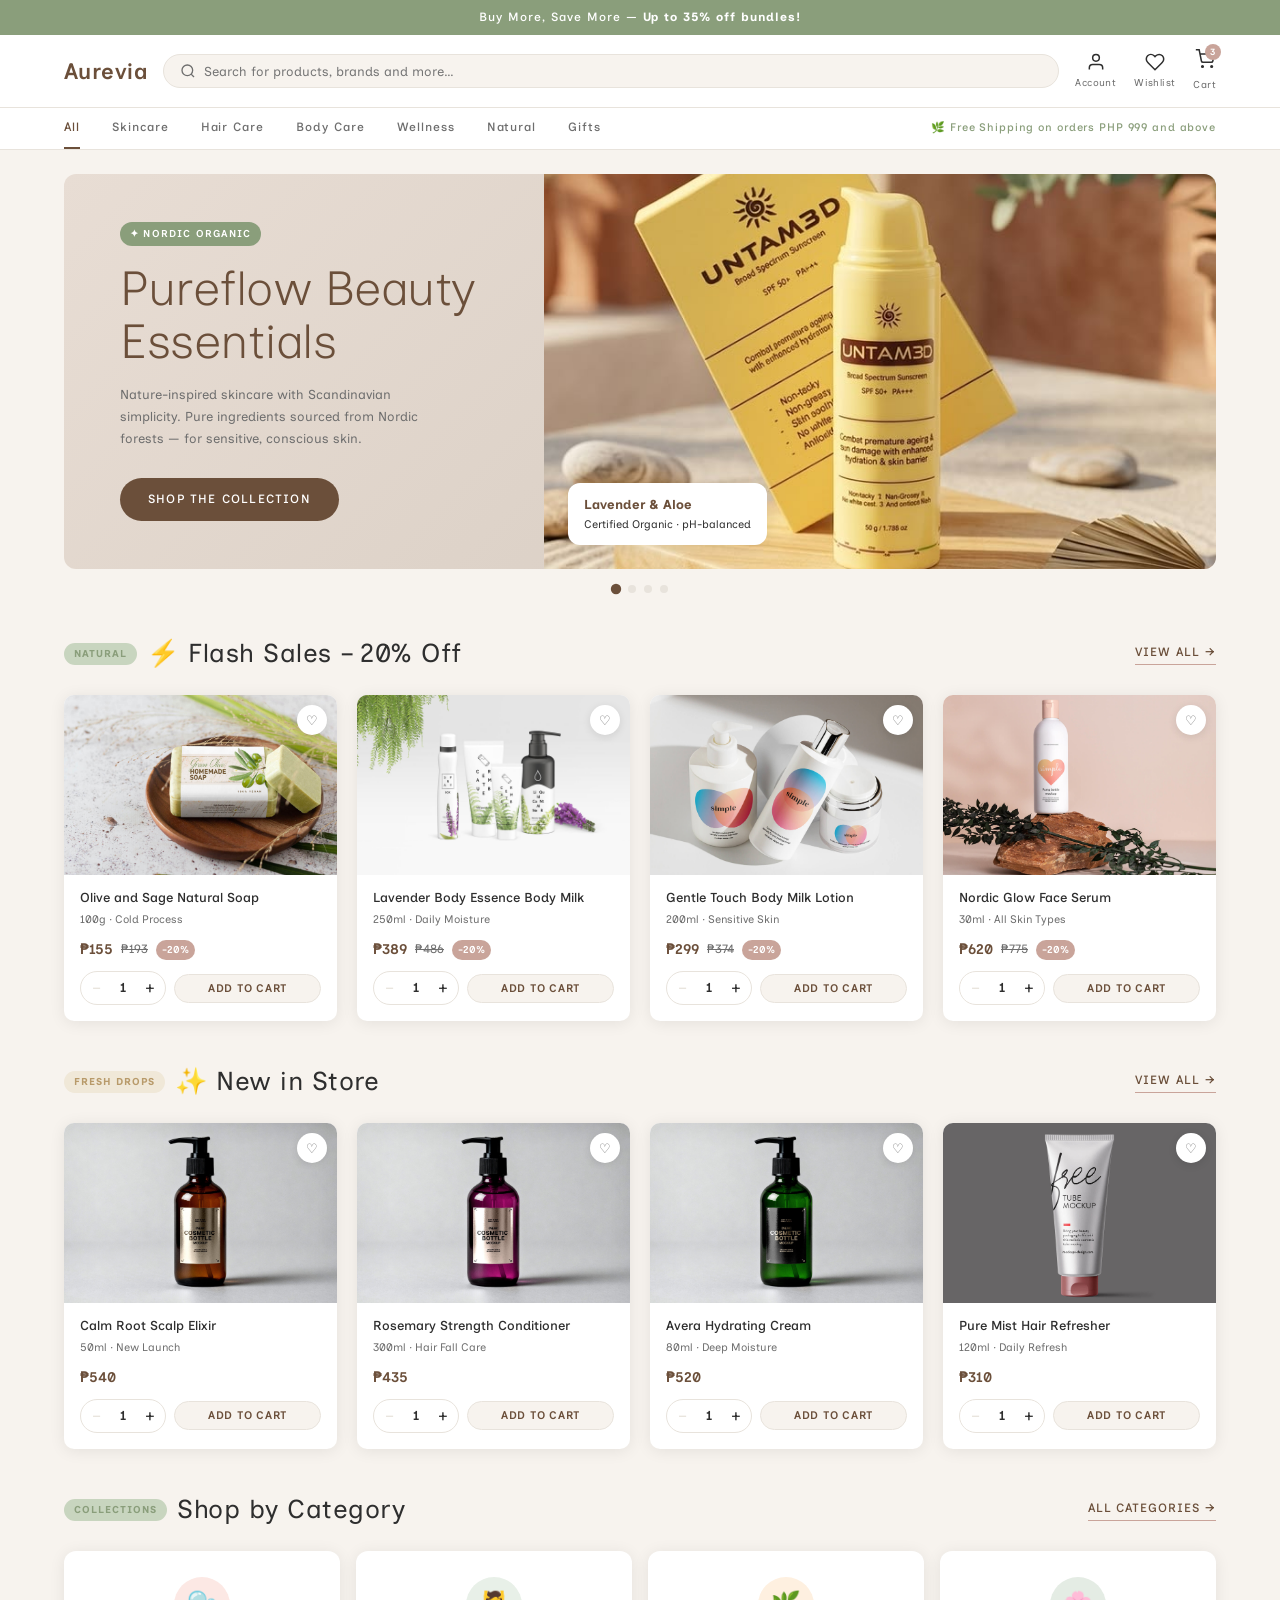
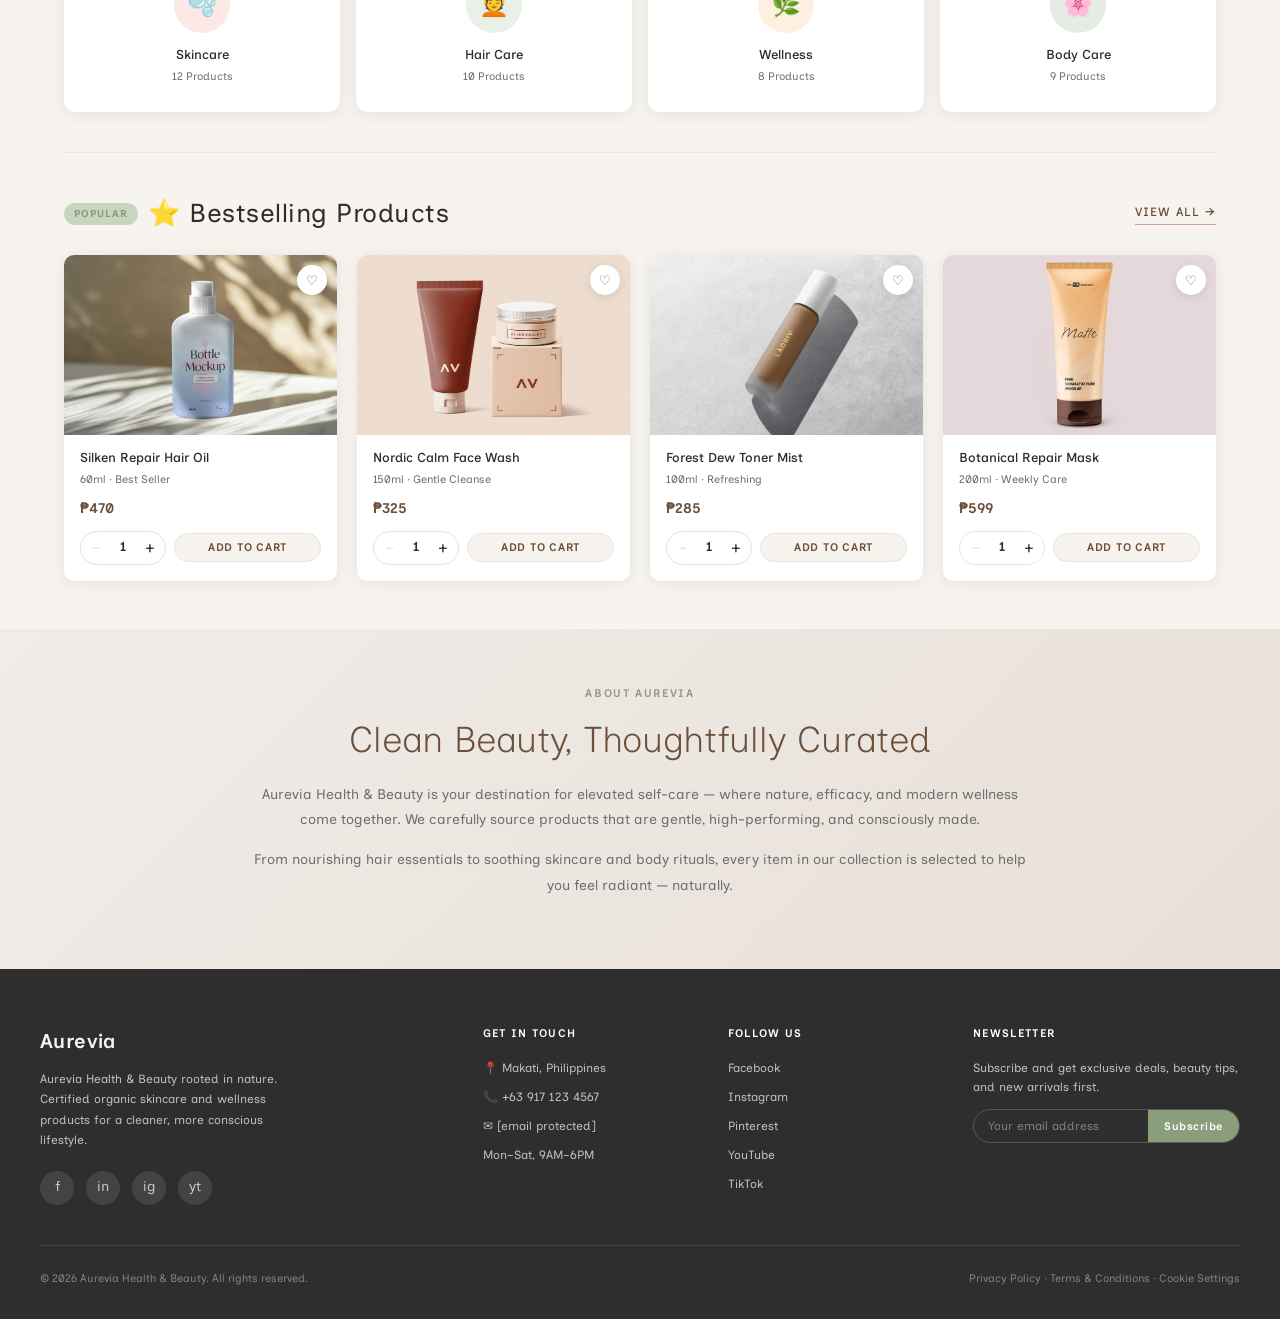
==== commit 1c02089e: "Update index.html" ====
--- a/index.html
+++ b/index.html
@@ -48,7 +48,7 @@
   <div class="hero-slide active" id="slide-0">
     <div class="hero-content">
       <span class="hero-tag">✦ Nordic Organic</span>
-      <h1>Urtekram Nordic Beauty</h1>
+      <h1>Pureflow Beauty Essentials</h1>
       <p>Nature-inspired skincare with Scandinavian simplicity. Pure ingredients sourced from Nordic forests — for sensitive, conscious skin.</p>
       <a href="product-catalog.html" class="btn-primary">Shop the Collection</a>
     </div>
--- a/styles.css
+++ b/styles.css
@@ -0,0 +1,706 @@
+  :root {
+    --cream: #f7f3ee;
+    --sage: #8a9e7b;
+    --sage-light: #c8d5bf;
+    --warm-brown: #6b4f3a;
+    --dusty-rose: #c9a49a;
+    --charcoal: #2e2e2e;
+    --mid-gray: #6e6e6e;
+    --light-gray: #e8e3dc;
+    --white: #ffffff;
+    --gold: #b89a6a;
+    --font-display: 'Inclusive Sans', sans-serif;
+    --font-body: 'Inclusive Sans', sans-serif;
+    --radius: 4px;
+    --shadow: 0 2px 16px rgba(0,0,0,0.08);
+    --shadow-hover: 0 8px 32px rgba(0,0,0,0.13);
+  }
+
+  *, *::before, *::after { box-sizing: border-box; margin: 0; padding: 0; }
+
+  body {
+    font-family: var(--font-body);
+    background: var(--cream);
+    color: var(--charcoal);
+    font-size: 14px;
+    line-height: 1.6;
+  }
+
+  a { text-decoration: none; color: inherit; }
+  img { display: block; width: 100%; object-fit: cover; }
+  button { cursor: pointer; border: none; background: none; font-family: var(--font-body); }
+
+  /* ── TOP PROMO BAR ── */
+  .promo-bar {
+    background: var(--sage);
+    color: var(--white);
+    text-align: center;
+    padding: 8px 16px;
+    font-size: 12px;
+    letter-spacing: 0.08em;
+    font-weight: 500;
+  }
+  .promo-bar span { font-weight: 700; }
+
+  /* ── HEADER ── */
+  header {
+    background: var(--white);
+    border-bottom: 1px solid var(--light-gray);
+    position: sticky;
+    top: 0;
+    z-index: 100;
+  }
+  .header-inner {
+    max-width: 1200px;
+    margin: 0 auto;
+    display: flex;
+    align-items: center;
+    gap: 16px;
+    padding: 14px 24px;
+  }
+  .logo {
+    font-family: var(--font-display);
+    font-size: 22px;
+    font-weight: 600;
+    color: var(--warm-brown);
+    white-space: nowrap;
+    letter-spacing: 0.02em;
+  }
+  .search-bar {
+    flex: 1;
+    display: flex;
+    align-items: center;
+    background: var(--cream);
+    border: 1px solid var(--light-gray);
+    border-radius: 24px;
+    padding: 8px 16px;
+    gap: 8px;
+  }
+  .search-bar input {
+    flex: 1;
+    border: none;
+    background: transparent;
+    font-family: var(--font-body);
+    font-size: 13px;
+    color: var(--charcoal);
+    outline: none;
+  }
+  .search-bar svg { color: var(--mid-gray); flex-shrink: 0; }
+  .header-icons {
+    display: flex;
+    align-items: center;
+    gap: 18px;
+  }
+  .header-icon-btn {
+    display: flex;
+    flex-direction: column;
+    align-items: center;
+    gap: 3px;
+    font-size: 10px;
+    color: var(--mid-gray);
+    letter-spacing: 0.04em;
+    text-decoration: none;
+    cursor: pointer;
+  }
+  .header-icon-btn svg { color: var(--charcoal); }
+  .cart-badge {
+    position: relative;
+    display: inline-block;
+  }
+  .cart-badge .badge {
+    position: absolute;
+    top: -5px; right: -6px;
+    background: var(--dusty-rose);
+    color: white;
+    font-size: 9px;
+    width: 16px; height: 16px;
+    border-radius: 50%;
+    display: flex; align-items: center; justify-content: center;
+    font-weight: 600;
+  }
+
+  /* ── SUB NAV ── */
+  .sub-nav {
+    background: var(--white);
+    border-bottom: 1px solid var(--light-gray);
+  }
+  .sub-nav-inner {
+    max-width: 1200px;
+    margin: 0 auto;
+    display: flex;
+    align-items: center;
+    padding: 0 24px;
+    gap: 32px;
+    font-size: 12px;
+    color: var(--mid-gray);
+  }
+  .sub-nav-inner span {
+    padding: 10px 0;
+    letter-spacing: 0.08em;
+    font-weight: 500;
+    cursor: pointer;
+    border-bottom: 2px solid transparent;
+    transition: color 0.2s, border-color 0.2s;
+  }
+  .sub-nav-inner span:hover, .sub-nav-inner span.active {
+    color: var(--warm-brown);
+    border-bottom-color: var(--warm-brown);
+  }
+  .free-ship {
+    margin-left: auto;
+    font-size: 11px;
+    color: var(--sage);
+    font-weight: 500;
+  }
+
+  /* ── HERO ── */
+  .hero {
+    position: relative;
+    max-width: 1200px;
+    margin: 24px auto 0;
+    padding: 0 24px;
+  }
+  .hero-slide {
+    display: none;
+    border-radius: 12px;
+    overflow: hidden;
+    background: linear-gradient(135deg, #e8ddd4 0%, #d4c9be 100%);
+    min-height: 360px;
+    position: relative;
+  }
+  .hero-slide.active { display: flex; align-items: center; }
+  .hero-content {
+    padding: 48px 56px;
+    flex: 1;
+    max-width: 480px;
+  }
+  .hero-tag {
+    display: inline-block;
+    background: var(--sage);
+    color: var(--white);
+    font-size: 10px;
+    letter-spacing: 0.12em;
+    padding: 4px 10px;
+    border-radius: 20px;
+    font-weight: 600;
+    margin-bottom: 16px;
+    text-transform: uppercase;
+  }
+  .hero-content h1 {
+    font-family: var(--font-display);
+    font-size: 48px;
+    font-weight: 300;
+    line-height: 1.1;
+    color: var(--warm-brown);
+    margin-bottom: 16px;
+    letter-spacing: -0.01em;
+  }
+  .hero-content p {
+    font-size: 13px;
+    color: var(--mid-gray);
+    line-height: 1.7;
+    margin-bottom: 28px;
+    max-width: 320px;
+  }
+  .hero-content .btn-primary {
+    background: var(--warm-brown);
+    color: var(--white);
+    padding: 12px 28px;
+    border-radius: 24px;
+    font-size: 12px;
+    letter-spacing: 0.1em;
+    font-weight: 500;
+    text-transform: uppercase;
+    transition: background 0.2s, transform 0.2s;
+    display: inline-block;
+  }
+  .hero-content .btn-primary:hover {
+    background: var(--charcoal);
+    transform: translateY(-1px);
+  }
+  .hero-image {
+    flex: 1;
+    position: relative;
+    align-self: stretch;
+    min-height: 360px;
+    overflow: hidden;
+  }
+  .hero-image img {
+    position: absolute;
+    inset: 0;
+    width: 100%;
+    height: 100%;
+    object-fit: cover;
+    object-position: center;
+    display: block;
+  }
+  .hero-floater {
+    position: absolute;
+    bottom: 24px;
+    left: 24px;
+    background: white;
+    border-radius: 12px;
+    padding: 12px 16px;
+    box-shadow: var(--shadow);
+    font-size: 11px;
+    z-index: 2;
+  }
+  .hero-floater strong { display: block; color: var(--warm-brown); font-size: 13px; }
+
+  /* Dots */
+  .hero-dots {
+    display: flex;
+    justify-content: center;
+    gap: 8px;
+    margin-top: 16px;
+  }
+  .hero-dots .dot {
+    width: 8px; height: 8px;
+    border-radius: 50%;
+    background: var(--light-gray);
+    cursor: pointer;
+    transition: background 0.2s, transform 0.2s;
+  }
+  .hero-dots .dot.active {
+    background: var(--warm-brown);
+    transform: scale(1.3);
+  }
+
+  /* ── SECTIONS ── */
+  section {
+    max-width: 1200px;
+    margin: 40px auto 0;
+    padding: 0 24px;
+  }
+
+  .section-header {
+    display: flex;
+    align-items: center;
+    justify-content: space-between;
+    margin-bottom: 20px;
+  }
+  .section-label {
+    display: flex;
+    align-items: center;
+    gap: 10px;
+  }
+  .section-label .tag {
+    background: var(--sage-light);
+    color: var(--sage);
+    font-size: 10px;
+    font-weight: 700;
+    letter-spacing: 0.1em;
+    padding: 3px 10px;
+    border-radius: 20px;
+    text-transform: uppercase;
+  }
+  .section-label .tag.featured {
+    background: #f0e8d8;
+    color: var(--gold);
+  }
+  .section-title {
+    font-family: var(--font-display);
+    font-size: 26px;
+    font-weight: 400;
+    color: var(--charcoal);
+    letter-spacing: 0.02em;
+  }
+  .section-cta {
+    font-size: 12px;
+    color: var(--warm-brown);
+    letter-spacing: 0.08em;
+    font-weight: 500;
+    text-transform: uppercase;
+    border-bottom: 1px solid var(--dusty-rose);
+    padding-bottom: 2px;
+    cursor: pointer;
+    transition: color 0.2s;
+  }
+  .section-cta:hover { color: var(--charcoal); }
+
+  /* ── PRODUCT GRID ── */
+  .product-grid {
+    display: grid;
+    grid-template-columns: repeat(4, 1fr);
+    gap: 20px;
+  }
+  .product-card {
+    background: var(--white);
+    border-radius: 10px;
+    overflow: hidden;
+    box-shadow: var(--shadow);
+    transition: transform 0.25s, box-shadow 0.25s;
+    position: relative;
+    cursor: pointer;
+    display: flex;
+    flex-direction: column;
+  }
+  .product-card:hover {
+    transform: translateY(-4px);
+    box-shadow: var(--shadow-hover);
+  }
+  .product-img {
+    height: 180px;
+    background: linear-gradient(145deg, var(--cream) 0%, var(--light-gray) 100%);
+    display: flex;
+    align-items: center;
+    justify-content: center;
+    position: relative;
+    overflow: hidden;
+  }
+  .product-img img {
+    width: 100%;
+    height: 100%;
+    object-fit: cover;
+    display: block;
+    transition: transform 0.35s ease;
+  }
+  .product-card:hover .product-img img {
+    transform: scale(1.04);
+  }
+  .wishlist-btn {
+    position: absolute;
+    top: 10px; right: 10px;
+    width: 30px; height: 30px;
+    background: white;
+    border-radius: 50%;
+    display: flex; align-items: center; justify-content: center;
+    box-shadow: 0 2px 8px rgba(0,0,0,0.1);
+    transition: background 0.2s;
+    color: var(--mid-gray);
+  }
+  .wishlist-btn:hover { background: var(--dusty-rose); color: white; }
+  .wishlist-btn.active {
+    background: var(--dusty-rose);
+    color: white;
+  }
+  .wishlist-btn.active:hover {
+    background: #b8857a;
+    color: white;
+  }
+  .product-info {
+    padding: 14px 16px 16px;
+    display: flex;
+    flex-direction: column;
+    flex: 1;
+  }
+  .product-name {
+    font-size: 13px;
+    font-weight: 500;
+    color: var(--charcoal);
+    margin-bottom: 4px;
+    line-height: 1.4;
+  }
+  .product-sub {
+    font-size: 11px;
+    color: var(--mid-gray);
+    margin-bottom: 10px;
+  }
+  .product-price {
+    display: flex;
+    align-items: center;
+    gap: 8px;
+    flex: 1;
+    align-content: flex-start;
+  }
+  .price-current {
+    font-size: 14px;
+    font-weight: 600;
+    color: var(--warm-brown);
+  }
+  .price-original {
+    font-size: 12px;
+    color: var(--mid-gray);
+    text-decoration: line-through;
+  }
+  .badge-sale {
+    font-size: 10px;
+    background: var(--dusty-rose);
+    color: white;
+    padding: 2px 6px;
+    border-radius: 10px;
+    font-weight: 600;
+  }
+
+  /* ── CARD ACTIONS (qty + add to cart) ── */
+  .card-actions {
+    display: flex;
+    align-items: center;
+    gap: 8px;
+    margin-top: auto;
+    padding-top: 10px;
+  }
+  .qty-control {
+    display: flex;
+    align-items: center;
+    border: 1px solid var(--light-gray);
+    border-radius: 24px;
+    background: var(--white);
+    overflow: hidden;
+    flex-shrink: 0;
+  }
+  .qty-btn {
+    width: 30px;
+    height: 32px;
+    font-size: 16px;
+    color: var(--charcoal);
+    background: none;
+    border: none;
+    cursor: pointer;
+    display: flex;
+    align-items: center;
+    justify-content: center;
+    transition: background 0.15s, color 0.15s;
+    font-family: var(--font-body);
+    line-height: 1;
+  }
+  .qty-btn:hover { background: var(--light-gray); }
+  .qty-btn:disabled { color: var(--light-gray); cursor: default; }
+  .qty-value {
+    min-width: 24px;
+    text-align: center;
+    font-size: 13px;
+    font-weight: 600;
+    color: var(--charcoal);
+    user-select: none;
+  }
+  .add-to-cart {
+    flex: 1;
+    display: flex;
+    align-items: center;
+    justify-content: center;
+    background: var(--cream);
+    color: var(--warm-brown);
+    border: 1px solid var(--light-gray);
+    border-radius: 20px;
+    padding: 7px 0;
+    font-size: 11px;
+    font-weight: 600;
+    letter-spacing: 0.07em;
+    text-transform: uppercase;
+    width: 100%;
+    transition: background 0.2s, color 0.2s;
+    margin-top: 0;
+  }
+  .add-to-cart:hover {
+    background: var(--warm-brown);
+    color: var(--white);
+    border-color: var(--warm-brown);
+  }
+  .add-to-cart.added {
+    background: var(--sage);
+    color: var(--white);
+    border-color: var(--sage);
+  }
+  .add-to-cart.added:hover {
+    background: var(--warm-brown);
+    border-color: var(--warm-brown);
+  }
+
+  /* ── CATEGORY GRID ── */
+  .category-grid {
+    display: grid;
+    grid-template-columns: repeat(4, 1fr);
+    gap: 16px;
+  }
+  .category-card {
+    background: var(--white);
+    border-radius: 12px;
+    padding: 24px 16px;
+    text-align: center;
+    box-shadow: var(--shadow);
+    cursor: pointer;
+    transition: transform 0.2s, box-shadow 0.2s;
+    border: 2px solid transparent;
+  }
+  .category-card:hover {
+    transform: translateY(-3px);
+    box-shadow: var(--shadow-hover);
+    border-color: var(--sage-light);
+  }
+  .category-icon {
+    width: 56px; height: 56px;
+    border-radius: 50%;
+    margin: 0 auto 12px;
+    display: flex;
+    align-items: center;
+    justify-content: center;
+    font-size: 24px;
+  }
+  .category-icon.skincare { background: #fce8e4; }
+  .category-icon.beauty { background: #e8f0e8; }
+  .category-icon.health { background: #fef0e0; }
+  .category-icon.natural { background: #e4ece4; }
+  .category-name {
+    font-size: 13px;
+    font-weight: 500;
+    color: var(--charcoal);
+  }
+  .category-count {
+    font-size: 11px;
+    color: var(--mid-gray);
+    margin-top: 3px;
+  }
+
+  /* ── DIVIDER ── */
+  .divider {
+    max-width: 1200px;
+    margin: 40px auto 0;
+    padding: 0 24px;
+  }
+  .divider hr {
+    border: none;
+    border-top: 1px solid var(--light-gray);
+  }
+
+  /* ── ABOUT SECTION ── */
+  .about-section {
+    background: linear-gradient(135deg, #f0ece8 0%, #e8e0d8 100%);
+    padding: 56px 24px;
+    margin-top: 48px;
+  }
+  .about-inner {
+    max-width: 780px;
+    margin: 0 auto;
+    text-align: center;
+  }
+  .about-inner .brand-tag {
+    font-size: 11px;
+    letter-spacing: 0.15em;
+    color: var(--sage);
+    text-transform: uppercase;
+    font-weight: 600;
+    margin-bottom: 16px;
+  }
+  .about-inner h2 {
+    font-family: var(--font-display);
+    font-size: 36px;
+    font-weight: 300;
+    color: var(--warm-brown);
+    margin-bottom: 20px;
+    line-height: 1.2;
+  }
+  .about-inner p {
+    font-size: 14px;
+    color: var(--mid-gray);
+    line-height: 1.85;
+    margin-bottom: 14px;
+  }
+
+  /* ── FOOTER ── */
+  footer {
+    background: var(--charcoal);
+    color: rgba(255,255,255,0.7);
+    padding: 56px 24px 32px;
+    margin-top: 0;
+  }
+  .footer-inner {
+    max-width: 1200px;
+    margin: 0 auto;
+    display: grid;
+    grid-template-columns: 2fr 1fr 1fr 1fr;
+    gap: 48px;
+    margin-bottom: 40px;
+  }
+  .footer-brand .logo {
+    color: var(--cream);
+    font-size: 20px;
+    margin-bottom: 12px;
+  }
+  .footer-brand p {
+    font-size: 12px;
+    line-height: 1.7;
+    max-width: 240px;
+  }
+  .footer-col h4 {
+    font-size: 11px;
+    letter-spacing: 0.12em;
+    text-transform: uppercase;
+    color: var(--white);
+    margin-bottom: 16px;
+    font-weight: 600;
+  }
+  .footer-col ul { list-style: none; }
+  .footer-col ul li {
+    font-size: 12px;
+    margin-bottom: 10px;
+    cursor: pointer;
+    transition: color 0.2s;
+  }
+  .footer-col ul li:hover { color: var(--white); }
+  .social-icons {
+    display: flex;
+    gap: 12px;
+    margin-top: 8px;
+  }
+  .social-icons a {
+    width: 34px; height: 34px;
+    background: rgba(255,255,255,0.1);
+    border-radius: 50%;
+    display: flex; align-items: center; justify-content: center;
+    font-size: 14px;
+    transition: background 0.2s;
+  }
+  .social-icons a:hover { background: var(--sage); }
+  .newsletter-input-wrap {
+    display: flex;
+    margin-top: 12px;
+    overflow: hidden;
+    border-radius: 24px;
+    border: 1px solid rgba(255,255,255,0.2);
+  }
+  .newsletter-input-wrap input {
+    flex: 1;
+    background: transparent;
+    border: none;
+    padding: 9px 14px;
+    font-family: var(--font-body);
+    font-size: 12px;
+    color: white;
+    outline: none;
+  }
+  .newsletter-input-wrap input::placeholder { color: rgba(255,255,255,0.4); }
+  .newsletter-input-wrap button {
+    background: var(--sage);
+    color: white;
+    padding: 9px 16px;
+    font-size: 11px;
+    font-weight: 600;
+    letter-spacing: 0.05em;
+    transition: background 0.2s;
+  }
+  .newsletter-input-wrap button:hover { background: var(--warm-brown); }
+  .footer-bottom {
+    max-width: 1200px;
+    margin: 0 auto;
+    border-top: 1px solid rgba(255,255,255,0.1);
+    padding-top: 24px;
+    display: flex;
+    justify-content: space-between;
+    align-items: center;
+    font-size: 11px;
+    color: rgba(255,255,255,0.4);
+  }
+
+  /* ── ANIMATIONS ── */
+  @keyframes fadeInUp {
+    from { opacity: 0; transform: translateY(20px); }
+    to { opacity: 1; transform: translateY(0); }
+  }
+  .hero-slide.active .hero-content { animation: fadeInUp 0.6s ease forwards; }
+  .hero-slide.active .hero-image { animation: fadeInUp 0.6s ease 0.15s both; }
+
+  /* ── RESPONSIVE ── */
+  @media (max-width: 900px) {
+    .product-grid { grid-template-columns: repeat(2, 1fr); }
+    .category-grid { grid-template-columns: repeat(2, 1fr); }
+    .footer-inner { grid-template-columns: 1fr 1fr; }
+  }
+  @media (max-width: 600px) {
+    .header-inner { padding: 12px 16px; }
+    .hero-content { padding: 32px 28px; }
+    .hero-content h1 { font-size: 34px; }
+    .product-grid { grid-template-columns: repeat(2, 1fr); gap: 12px; }
+    .footer-inner { grid-template-columns: 1fr; gap: 28px; }
+    .sub-nav-inner { gap: 16px; overflow-x: auto; }
+  }
